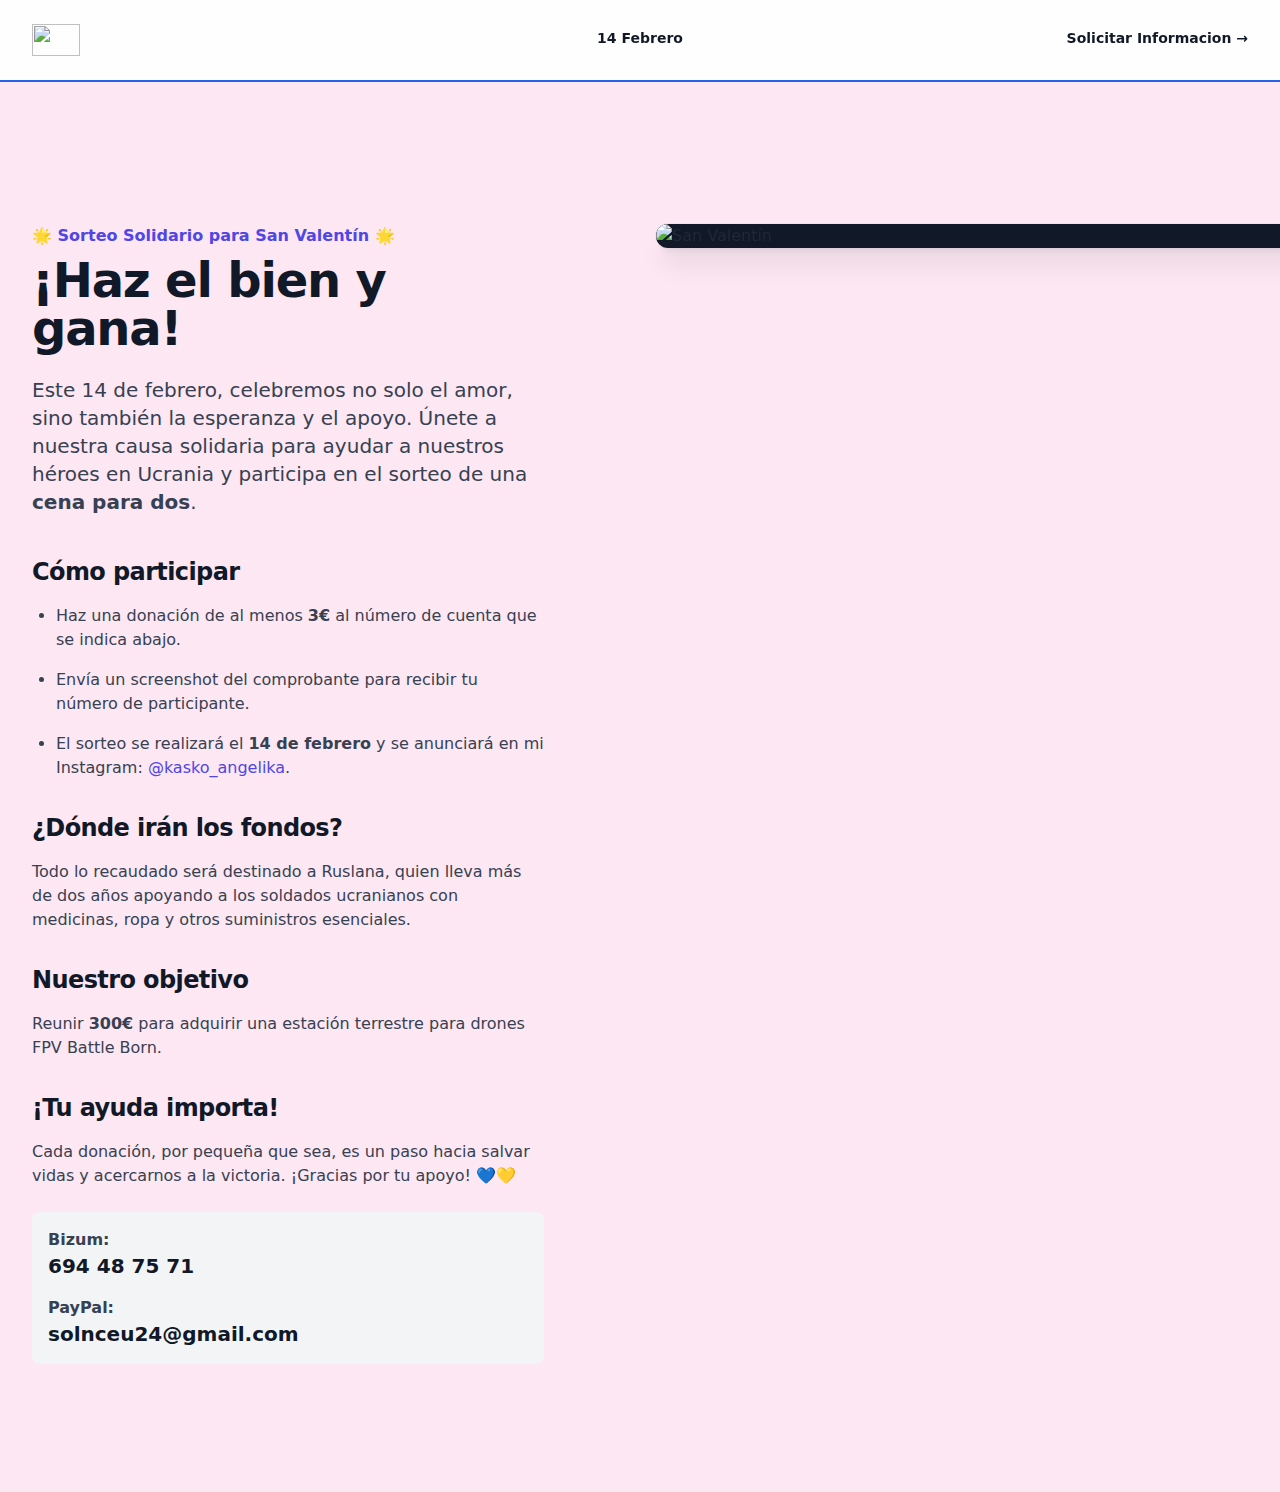
==== 14Febrery.html @ 72286a77 "Add files via upload" ====
<!doctype html>
<html>

<head>
    <meta charset="UTF-8">
    <meta name="viewport" content="width=device-width, initial-scale=1.0">
    <link href="./output.css" rel="stylesheet">
    <script src="https://cdn.tailwindcss.com"></script>
    <link href="https://cdnjs.cloudflare.com/ajax/libs/font-awesome/6.5.1/css/all.min.css" rel="stylesheet">

</head>

<body class="bg-white">
    <div class="bg-cover bg-center min-h-screen font-sans">
        <header class="absolute inset-x-0 top-0 z-50 bg-white bg-opacity-95 border-b-2 border-b-blue-600">
            <nav class="flex items-center justify-between p-6 lg:px-8" aria-label="Global">
                <div class="flex lg:flex-1">
                    <a href="index.html" class="-m-1.5 p-1.5">
                        <span class="sr-only">Your Company</span>
                        <img class="h-5 w-12 h-8"
                            src="https://upload.wikimedia.org/wikipedia/commons/d/d2/Flag_of_Ukraine.png" alt="">
                    </a>
                </div>
                <div class="flex lg:hidden">
                    <button type="button" onclick="document.getElementById('menuMobil').classList.remove('hidden');"
                        class="-m-2.5 inline-flex items-center justify-center rounded-md p-2.5 text-gray-700">
                        <span class="sr-only">Open main menu</span>
                        <svg class="h-6 w-6" fill="none" viewBox="0 0 24 24" stroke-width="1.5" stroke="currentColor"
                            aria-hidden="true">
                            <path stroke-linecap="round" stroke-linejoin="round"
                                d="M3.75 6.75h16.5M3.75 12h16.5m-16.5 5.25h16.5" />
                        </svg>
                    </button>
                </div>
                <div class="hidden lg:flex lg:gap-x-12 min-h-6">
                    <a href="14Febrery.html"
                        class="text-sm font-semibold text-gray-900 hover:border-b-2 border-blue-600">14 Febrero</a>
                </div>
                <div class="hidden lg:flex lg:flex-1 lg:justify-end min-h-6">
                    <a href="#" class="text-sm font-semibold text-gray-900 hover:border-b-2 border-blue-600">Solicitar
                        Informacion <span aria-hidden="true">&rarr;</span></a>
                </div>
            </nav>
            <!-- Mobile menu, show/hide based on menu open state. -->
            <div class="hidden" role="dialog" aria-modal="true" id="menuMobil">
                <!-- Background backdrop, show/hide based on slide-over state. -->
                <div class="fixed inset-0 z-50"></div>
                <div
                    class="fixed inset-y-0 right-0 z-50 w-full overflow-y-auto bg-white px-6 py-6 sm:max-w-sm sm:ring-1 sm:ring-gray-900/10">
                    <div class="flex items-center justify-between">
                        <a href="index.html" class="-m-1.5 p-1.5">
                            <span class="sr-only"></span>
                            <img class="h-8 w-auto"
                                src="https://upload.wikimedia.org/wikipedia/commons/d/d2/Flag_of_Ukraine.png" alt="">
                        </a>
                        <button type="button" class="-m-2.5 rounded-md p-2.5 text-gray-700"
                            onclick="document.getElementById('menuMobil').classList.add('hidden');">
                            <span class="sr-only">Close menu</span>
                            <svg class="h-6 w-6" fill="none" viewBox="0 0 24 24" stroke-width="1.5"
                                stroke="currentColor" aria-hidden="true">
                                <path stroke-linecap="round" stroke-linejoin="round" d="M6 18L18 6M6 6l12 12" />
                            </svg>
                        </button>
                    </div>
                    <div class="mt-6 flow-root">
                        <div class="-my-6 divide-y divide-gray-500/10">
                            <div class="space-y-2 py-6">
                                <a href="#"
                                    class="-mx-3 block rounded-lg px-3 py-2 text-base font-semibold leading-7 text-gray-900 hover:bg-gray-50">14 Febrero</a>
                            </div>
                        </div>
                    </div>
                </div>
            </div>
        </header>
        <div class="pt-24 bg-pink-100">
            <div class="relative isolate overflow-hidden bg-white px-6 py-24 sm:py-32 lg:overflow-visible lg:px-0">
                <div class="absolute inset-0 -z-10 overflow-hidden bg-pink-100"></div>

                <!-- Encabezado -->
                <div
                    class="mx-auto grid max-w-2xl grid-cols-1 gap-x-8 gap-y-16 lg:mx-0 lg:max-w-none lg:grid-cols-2 lg:items-start lg:gap-y-10">
                    <div
                        class="lg:col-span-2 lg:col-start-1 lg:row-start-1 lg:mx-auto lg:grid lg:w-full lg:max-w-7xl lg:grid-cols-2 lg:gap-x-8 lg:px-8">
                        <div class="lg:pr-4">
                            <div class="lg:max-w-lg">
                                <p class="text-base font-semibold text-indigo-600">🌟 Sorteo Solidario para San Valentín
                                    🌟</p>
                                <h1 class="mt-2 text-4xl font-semibold tracking-tight text-gray-900 sm:text-5xl">¡Haz el
                                    bien y gana!</h1>
                                <p class="mt-6 text-xl text-gray-700">
                                    Este 14 de febrero, celebremos no solo el amor, sino también la esperanza y el
                                    apoyo. Únete a nuestra causa solidaria para ayudar a nuestros héroes en Ucrania y
                                    participa en el sorteo de una <strong>cena para dos</strong>.
                                </p>
                            </div>
                        </div>
                    </div>

                    <!-- Imagen -->
                    <div
                        class="-ml-12 -mt-12 p-12 lg:sticky lg:top-4 lg:col-start-2 lg:row-span-2 lg:row-start-1 lg:overflow-hidden">
                        <img class="lg:w-[48rem] w-[90dvw] max-w-none rounded-xl bg-gray-900 shadow-xl ring-1 ring-gray-400/10 sm:w-[57rem]"
                            src="https://imagenes.heraldo.es/files/image_1920_1080/uploads/imagenes/2024/01/24/san-valentin-gsc1.jpeg"
                            alt="San Valentín">
                    </div>

                    <!-- Detalles del Sorteo -->
                    <div
                        class="lg:col-span-2 lg:col-start-1 lg:row-start-2 lg:mx-auto lg:grid lg:w-full lg:max-w-7xl lg:grid-cols-2 lg:gap-x-8 lg:px-8">
                        <div class="lg:pr-4">
                            <div class="max-w-xl text-base text-gray-700 lg:max-w-lg">
                                <h2 class="text-2xl font-bold tracking-tight text-gray-900">Cómo participar</h2>
                                <ul class="mt-4 space-y-4 list-disc pl-6">
                                    <li>Haz una donación de al menos <strong>3€</strong> al número de cuenta que se
                                        indica abajo.</li>
                                    <li>Envía un screenshot del comprobante para recibir tu número de participante.</li>
                                    <li>El sorteo se realizará el <strong>14 de febrero</strong> y se anunciará en mi
                                        Instagram: <a href="https://instagram.com/kasko_angelika" target="_blank"
                                            class="text-indigo-600">@kasko_angelika</a>.</li>
                                </ul>

                                <h2 class="mt-8 text-2xl font-bold tracking-tight text-gray-900">¿Dónde irán los fondos?
                                </h2>
                                <p class="mt-4">Todo lo recaudado será destinado a Ruslana, quien lleva más de dos años
                                    apoyando a los soldados ucranianos con medicinas, ropa y otros suministros
                                    esenciales.</p>

                                <h2 class="mt-8 text-2xl font-bold tracking-tight text-gray-900">Nuestro objetivo</h2>
                                <p class="mt-4">Reunir <strong>300€</strong> para adquirir una estación terrestre para
                                    drones FPV Battle Born.</p>

                                <h2 class="mt-8 text-2xl font-bold tracking-tight text-gray-900">¡Tu ayuda importa!</h2>
                                <p class="mt-4">Cada donación, por pequeña que sea, es un paso hacia salvar vidas y
                                    acercarnos a la victoria. ¡Gracias por tu apoyo! 💙💛</p>

                                <!-- Número de cuenta -->
                                <div class="mt-6 bg-gray-100 p-4 rounded-lg">
                                    <p class="font-semibold">Bizum:</p>
                                    <p class="text-xl font-bold text-gray-900">694 48 75 71</p>
                                    <p class="font-semibold mt-4">PayPal:</p>
                                    <p class="text-xl font-bold text-gray-900">solnceu24@gmail.com</p>
                                </div>
                            </div>
                        </div>
                    </div>
                </div>
            </div>
        </div>

    </div>
    </div>

    <!--
  <div class="relative max-w-3xl mx-auto overflow-hidden pb-64">

    <div id="carousel" class="flex transition-transform duration-500">
      <div class="max-h-2xl w-full flex-shrink-0">
        <img src="https://scontent-mad2-1.xx.fbcdn.net/v/t39.30808-6/321137244_679794130416095_3949566104194734731_n.jpg?_nc_cat=111&ccb=1-7&_nc_sid=833d8c&_nc_ohc=VjAqxbSDOZgQ7kNvgG7eJ32&_nc_oc=AdgOeaEQFK0tHNE-jDgSowk1Rozjx6UWqQG0G1ahQcMHtsNkcpV1XZ0ki5dDRpnmucW_BUl_ub6WFXS-797ycL9i&_nc_zt=23&_nc_ht=scontent-mad2-1.xx&_nc_gid=AHRg5_4exmOF6PMIQFCkple&oh=00_AYCNdIA_QEkf7fqP9GL3FU6d3oOLPnqtrInCzu5cHaqZkQ&oe=67871D72" alt="Slide 1" class="w-full">
      </div>
      <div class="max-h-2xl w-full flex-shrink-0">
        <img src="https://scontent-mad1-1.xx.fbcdn.net/v/t39.30808-6/375950809_1840151389756657_5765390527375302239_n.jpg?_nc_cat=102&ccb=1-7&_nc_sid=833d8c&_nc_ohc=mFL5RlnmHu8Q7kNvgFbUGmw&_nc_oc=AdgdTkjpUb368ViM005WkElRFBgi7ivOPogq_k1XiSEpjl5PiXi3sVE1Gt6ifVuzGWkEnOTQZ6LhhBhZ26L3_roq&_nc_zt=23&_nc_ht=scontent-mad1-1.xx&_nc_gid=A4QV9-0YnTb9_czOYmLnXkV&oh=00_AYDCyl31qPC1lvDnQejdycBBl4kWm1NRofW4iANqbCVtog&oe=678720F5" alt="Slide 2" class="w-full">
      </div>
      <div class="max-h-2xl w-full flex-shrink-0">
        <img src="https://scontent-mad1-1.xx.fbcdn.net/v/t39.30808-6/325608784_550529347111866_7603254884123057804_n.jpg?_nc_cat=107&ccb=1-7&_nc_sid=833d8c&_nc_ohc=FVFv3f944boQ7kNvgEPAL2M&_nc_oc=Adgmz4MeSl04buzOqZcL2-fvX-2gUb-pwYioODHpU5mc_W8DxVWYi3F5mElkfNCB3roJy6xcX_bDLA1ej4NDc38o&_nc_zt=23&_nc_ht=scontent-mad1-1.xx&_nc_gid=AYW6vMtOFnOUxISUI5V6Fva&oh=00_AYCP-Az66ql5vC3FqqoA_3ElbKNGBbDwoYlEvERiLxONZQ&oe=6786FE90" alt="Slide 3" class="w-full">
      </div>
    </div>
    <button id="prev" class="absolute top-1/2 left-0 -translate-y-1/2 bg-gray-800 text-white px-4 py-2 rounded-l-md hover:bg-gray-600">❮</button>
    <button id="next" class="absolute top-1/2 right-0 -translate-y-1/2 bg-gray-800 text-white px-4 py-2 rounded-r-md hover:bg-gray-600">❯</button>
  </div>
-->

    <script>
        const carousel = document.getElementById('carousel');
        const slides = carousel.children;
        const totalSlides = slides.length;

        let currentSlide = 0;

        document.getElementById('next').addEventListener('click', () => {
            currentSlide = (currentSlide + 1) % totalSlides;
            carousel.style.transform = `translateX(-${currentSlide * 100}%)`;
        });

        document.getElementById('prev').addEventListener('click', () => {
            currentSlide = (currentSlide - 1 + totalSlides) % totalSlides;
            carousel.style.transform = `translateX(-${currentSlide * 100}%)`;
        });
    </script>

</body>

</html>
---- output.css ----
*, ::before, ::after {
  --tw-border-spacing-x: 0;
  --tw-border-spacing-y: 0;
  --tw-translate-x: 0;
  --tw-translate-y: 0;
  --tw-rotate: 0;
  --tw-skew-x: 0;
  --tw-skew-y: 0;
  --tw-scale-x: 1;
  --tw-scale-y: 1;
  --tw-pan-x:  ;
  --tw-pan-y:  ;
  --tw-pinch-zoom:  ;
  --tw-scroll-snap-strictness: proximity;
  --tw-gradient-from-position:  ;
  --tw-gradient-via-position:  ;
  --tw-gradient-to-position:  ;
  --tw-ordinal:  ;
  --tw-slashed-zero:  ;
  --tw-numeric-figure:  ;
  --tw-numeric-spacing:  ;
  --tw-numeric-fraction:  ;
  --tw-ring-inset:  ;
  --tw-ring-offset-width: 0px;
  --tw-ring-offset-color: #fff;
  --tw-ring-color: rgb(59 130 246 / 0.5);
  --tw-ring-offset-shadow: 0 0 #0000;
  --tw-ring-shadow: 0 0 #0000;
  --tw-shadow: 0 0 #0000;
  --tw-shadow-colored: 0 0 #0000;
  --tw-blur:  ;
  --tw-brightness:  ;
  --tw-contrast:  ;
  --tw-grayscale:  ;
  --tw-hue-rotate:  ;
  --tw-invert:  ;
  --tw-saturate:  ;
  --tw-sepia:  ;
  --tw-drop-shadow:  ;
  --tw-backdrop-blur:  ;
  --tw-backdrop-brightness:  ;
  --tw-backdrop-contrast:  ;
  --tw-backdrop-grayscale:  ;
  --tw-backdrop-hue-rotate:  ;
  --tw-backdrop-invert:  ;
  --tw-backdrop-opacity:  ;
  --tw-backdrop-saturate:  ;
  --tw-backdrop-sepia:  ;
  --tw-contain-size:  ;
  --tw-contain-layout:  ;
  --tw-contain-paint:  ;
  --tw-contain-style:  ;
}

::backdrop {
  --tw-border-spacing-x: 0;
  --tw-border-spacing-y: 0;
  --tw-translate-x: 0;
  --tw-translate-y: 0;
  --tw-rotate: 0;
  --tw-skew-x: 0;
  --tw-skew-y: 0;
  --tw-scale-x: 1;
  --tw-scale-y: 1;
  --tw-pan-x:  ;
  --tw-pan-y:  ;
  --tw-pinch-zoom:  ;
  --tw-scroll-snap-strictness: proximity;
  --tw-gradient-from-position:  ;
  --tw-gradient-via-position:  ;
  --tw-gradient-to-position:  ;
  --tw-ordinal:  ;
  --tw-slashed-zero:  ;
  --tw-numeric-figure:  ;
  --tw-numeric-spacing:  ;
  --tw-numeric-fraction:  ;
  --tw-ring-inset:  ;
  --tw-ring-offset-width: 0px;
  --tw-ring-offset-color: #fff;
  --tw-ring-color: rgb(59 130 246 / 0.5);
  --tw-ring-offset-shadow: 0 0 #0000;
  --tw-ring-shadow: 0 0 #0000;
  --tw-shadow: 0 0 #0000;
  --tw-shadow-colored: 0 0 #0000;
  --tw-blur:  ;
  --tw-brightness:  ;
  --tw-contrast:  ;
  --tw-grayscale:  ;
  --tw-hue-rotate:  ;
  --tw-invert:  ;
  --tw-saturate:  ;
  --tw-sepia:  ;
  --tw-drop-shadow:  ;
  --tw-backdrop-blur:  ;
  --tw-backdrop-brightness:  ;
  --tw-backdrop-contrast:  ;
  --tw-backdrop-grayscale:  ;
  --tw-backdrop-hue-rotate:  ;
  --tw-backdrop-invert:  ;
  --tw-backdrop-opacity:  ;
  --tw-backdrop-saturate:  ;
  --tw-backdrop-sepia:  ;
  --tw-contain-size:  ;
  --tw-contain-layout:  ;
  --tw-contain-paint:  ;
  --tw-contain-style:  ;
}

/*
! tailwindcss v3.4.17 | MIT License | https://tailwindcss.com
*/

/*
1. Prevent padding and border from affecting element width. (https://github.com/mozdevs/cssremedy/issues/4)
2. Allow adding a border to an element by just adding a border-width. (https://github.com/tailwindcss/tailwindcss/pull/116)
*/

*,
::before,
::after {
  box-sizing: border-box;
  /* 1 */
  border-width: 0;
  /* 2 */
  border-style: solid;
  /* 2 */
  border-color: #e5e7eb;
  /* 2 */
}

::before,
::after {
  --tw-content: '';
}

/*
1. Use a consistent sensible line-height in all browsers.
2. Prevent adjustments of font size after orientation changes in iOS.
3. Use a more readable tab size.
4. Use the user's configured `sans` font-family by default.
5. Use the user's configured `sans` font-feature-settings by default.
6. Use the user's configured `sans` font-variation-settings by default.
7. Disable tap highlights on iOS
*/

html,
:host {
  line-height: 1.5;
  /* 1 */
  -webkit-text-size-adjust: 100%;
  /* 2 */
  -moz-tab-size: 4;
  /* 3 */
  -o-tab-size: 4;
     tab-size: 4;
  /* 3 */
  font-family: ui-sans-serif, system-ui, sans-serif, "Apple Color Emoji", "Segoe UI Emoji", "Segoe UI Symbol", "Noto Color Emoji";
  /* 4 */
  font-feature-settings: normal;
  /* 5 */
  font-variation-settings: normal;
  /* 6 */
  -webkit-tap-highlight-color: transparent;
  /* 7 */
}

/*
1. Remove the margin in all browsers.
2. Inherit line-height from `html` so users can set them as a class directly on the `html` element.
*/

body {
  margin: 0;
  /* 1 */
  line-height: inherit;
  /* 2 */
}

/*
1. Add the correct height in Firefox.
2. Correct the inheritance of border color in Firefox. (https://bugzilla.mozilla.org/show_bug.cgi?id=190655)
3. Ensure horizontal rules are visible by default.
*/

hr {
  height: 0;
  /* 1 */
  color: inherit;
  /* 2 */
  border-top-width: 1px;
  /* 3 */
}

/*
Add the correct text decoration in Chrome, Edge, and Safari.
*/

abbr:where([title]) {
  -webkit-text-decoration: underline dotted;
          text-decoration: underline dotted;
}

/*
Remove the default font size and weight for headings.
*/

h1,
h2,
h3,
h4,
h5,
h6 {
  font-size: inherit;
  font-weight: inherit;
}

/*
Reset links to optimize for opt-in styling instead of opt-out.
*/

a {
  color: inherit;
  text-decoration: inherit;
}

/*
Add the correct font weight in Edge and Safari.
*/

b,
strong {
  font-weight: bolder;
}

/*
1. Use the user's configured `mono` font-family by default.
2. Use the user's configured `mono` font-feature-settings by default.
3. Use the user's configured `mono` font-variation-settings by default.
4. Correct the odd `em` font sizing in all browsers.
*/

code,
kbd,
samp,
pre {
  font-family: ui-monospace, SFMono-Regular, Menlo, Monaco, Consolas, "Liberation Mono", "Courier New", monospace;
  /* 1 */
  font-feature-settings: normal;
  /* 2 */
  font-variation-settings: normal;
  /* 3 */
  font-size: 1em;
  /* 4 */
}

/*
Add the correct font size in all browsers.
*/

small {
  font-size: 80%;
}

/*
Prevent `sub` and `sup` elements from affecting the line height in all browsers.
*/

sub,
sup {
  font-size: 75%;
  line-height: 0;
  position: relative;
  vertical-align: baseline;
}

sub {
  bottom: -0.25em;
}

sup {
  top: -0.5em;
}

/*
1. Remove text indentation from table contents in Chrome and Safari. (https://bugs.chromium.org/p/chromium/issues/detail?id=999088, https://bugs.webkit.org/show_bug.cgi?id=201297)
2. Correct table border color inheritance in all Chrome and Safari. (https://bugs.chromium.org/p/chromium/issues/detail?id=935729, https://bugs.webkit.org/show_bug.cgi?id=195016)
3. Remove gaps between table borders by default.
*/

table {
  text-indent: 0;
  /* 1 */
  border-color: inherit;
  /* 2 */
  border-collapse: collapse;
  /* 3 */
}

/*
1. Change the font styles in all browsers.
2. Remove the margin in Firefox and Safari.
3. Remove default padding in all browsers.
*/

button,
input,
optgroup,
select,
textarea {
  font-family: inherit;
  /* 1 */
  font-feature-settings: inherit;
  /* 1 */
  font-variation-settings: inherit;
  /* 1 */
  font-size: 100%;
  /* 1 */
  font-weight: inherit;
  /* 1 */
  line-height: inherit;
  /* 1 */
  letter-spacing: inherit;
  /* 1 */
  color: inherit;
  /* 1 */
  margin: 0;
  /* 2 */
  padding: 0;
  /* 3 */
}

/*
Remove the inheritance of text transform in Edge and Firefox.
*/

button,
select {
  text-transform: none;
}

/*
1. Correct the inability to style clickable types in iOS and Safari.
2. Remove default button styles.
*/

button,
input:where([type='button']),
input:where([type='reset']),
input:where([type='submit']) {
  -webkit-appearance: button;
  /* 1 */
  background-color: transparent;
  /* 2 */
  background-image: none;
  /* 2 */
}

/*
Use the modern Firefox focus style for all focusable elements.
*/

:-moz-focusring {
  outline: auto;
}

/*
Remove the additional `:invalid` styles in Firefox. (https://github.com/mozilla/gecko-dev/blob/2f9eacd9d3d995c937b4251a5557d95d494c9be1/layout/style/res/forms.css#L728-L737)
*/

:-moz-ui-invalid {
  box-shadow: none;
}

/*
Add the correct vertical alignment in Chrome and Firefox.
*/

progress {
  vertical-align: baseline;
}

/*
Correct the cursor style of increment and decrement buttons in Safari.
*/

::-webkit-inner-spin-button,
::-webkit-outer-spin-button {
  height: auto;
}

/*
1. Correct the odd appearance in Chrome and Safari.
2. Correct the outline style in Safari.
*/

[type='search'] {
  -webkit-appearance: textfield;
  /* 1 */
  outline-offset: -2px;
  /* 2 */
}

/*
Remove the inner padding in Chrome and Safari on macOS.
*/

::-webkit-search-decoration {
  -webkit-appearance: none;
}

/*
1. Correct the inability to style clickable types in iOS and Safari.
2. Change font properties to `inherit` in Safari.
*/

::-webkit-file-upload-button {
  -webkit-appearance: button;
  /* 1 */
  font: inherit;
  /* 2 */
}

/*
Add the correct display in Chrome and Safari.
*/

summary {
  display: list-item;
}

/*
Removes the default spacing and border for appropriate elements.
*/

blockquote,
dl,
dd,
h1,
h2,
h3,
h4,
h5,
h6,
hr,
figure,
p,
pre {
  margin: 0;
}

fieldset {
  margin: 0;
  padding: 0;
}

legend {
  padding: 0;
}

ol,
ul,
menu {
  list-style: none;
  margin: 0;
  padding: 0;
}

/*
Reset default styling for dialogs.
*/

dialog {
  padding: 0;
}

/*
Prevent resizing textareas horizontally by default.
*/

textarea {
  resize: vertical;
}

/*
1. Reset the default placeholder opacity in Firefox. (https://github.com/tailwindlabs/tailwindcss/issues/3300)
2. Set the default placeholder color to the user's configured gray 400 color.
*/

input::-moz-placeholder, textarea::-moz-placeholder {
  opacity: 1;
  /* 1 */
  color: #9ca3af;
  /* 2 */
}

input::placeholder,
textarea::placeholder {
  opacity: 1;
  /* 1 */
  color: #9ca3af;
  /* 2 */
}

/*
Set the default cursor for buttons.
*/

button,
[role="button"] {
  cursor: pointer;
}

/*
Make sure disabled buttons don't get the pointer cursor.
*/

:disabled {
  cursor: default;
}

/*
1. Make replaced elements `display: block` by default. (https://github.com/mozdevs/cssremedy/issues/14)
2. Add `vertical-align: middle` to align replaced elements more sensibly by default. (https://github.com/jensimmons/cssremedy/issues/14#issuecomment-634934210)
   This can trigger a poorly considered lint error in some tools but is included by design.
*/

img,
svg,
video,
canvas,
audio,
iframe,
embed,
object {
  display: block;
  /* 1 */
  vertical-align: middle;
  /* 2 */
}

/*
Constrain images and videos to the parent width and preserve their intrinsic aspect ratio. (https://github.com/mozdevs/cssremedy/issues/14)
*/

img,
video {
  max-width: 100%;
  height: auto;
}

/* Make elements with the HTML hidden attribute stay hidden by default */

[hidden]:where(:not([hidden="until-found"])) {
  display: none;
}

:root,
[data-theme] {
  background-color: var(--fallback-b1,oklch(var(--b1)/1));
  color: var(--fallback-bc,oklch(var(--bc)/1));
}

@supports not (color: oklch(0% 0 0)) {
  :root {
    color-scheme: light;
    --fallback-p: #491eff;
    --fallback-pc: #d4dbff;
    --fallback-s: #ff41c7;
    --fallback-sc: #fff9fc;
    --fallback-a: #00cfbd;
    --fallback-ac: #00100d;
    --fallback-n: #2b3440;
    --fallback-nc: #d7dde4;
    --fallback-b1: #ffffff;
    --fallback-b2: #e5e6e6;
    --fallback-b3: #e5e6e6;
    --fallback-bc: #1f2937;
    --fallback-in: #00b3f0;
    --fallback-inc: #000000;
    --fallback-su: #00ca92;
    --fallback-suc: #000000;
    --fallback-wa: #ffc22d;
    --fallback-wac: #000000;
    --fallback-er: #ff6f70;
    --fallback-erc: #000000;
  }

  @media (prefers-color-scheme: dark) {
    :root {
      color-scheme: dark;
      --fallback-p: #7582ff;
      --fallback-pc: #050617;
      --fallback-s: #ff71cf;
      --fallback-sc: #190211;
      --fallback-a: #00c7b5;
      --fallback-ac: #000e0c;
      --fallback-n: #2a323c;
      --fallback-nc: #a6adbb;
      --fallback-b1: #1d232a;
      --fallback-b2: #191e24;
      --fallback-b3: #15191e;
      --fallback-bc: #a6adbb;
      --fallback-in: #00b3f0;
      --fallback-inc: #000000;
      --fallback-su: #00ca92;
      --fallback-suc: #000000;
      --fallback-wa: #ffc22d;
      --fallback-wac: #000000;
      --fallback-er: #ff6f70;
      --fallback-erc: #000000;
    }
  }
}

html {
  -webkit-tap-highlight-color: transparent;
}

* {
  scrollbar-color: color-mix(in oklch, currentColor 35%, transparent) transparent;
}

*:hover {
  scrollbar-color: color-mix(in oklch, currentColor 60%, transparent) transparent;
}

:root {
  color-scheme: light;
  --in: 72.06% 0.191 231.6;
  --su: 64.8% 0.150 160;
  --wa: 84.71% 0.199 83.87;
  --er: 71.76% 0.221 22.18;
  --pc: 89.824% 0.06192 275.75;
  --ac: 15.352% 0.0368 183.61;
  --inc: 0% 0 0;
  --suc: 0% 0 0;
  --wac: 0% 0 0;
  --erc: 0% 0 0;
  --rounded-box: 1rem;
  --rounded-btn: 0.5rem;
  --rounded-badge: 1.9rem;
  --animation-btn: 0.25s;
  --animation-input: .2s;
  --btn-focus-scale: 0.95;
  --border-btn: 1px;
  --tab-border: 1px;
  --tab-radius: 0.5rem;
  --p: 49.12% 0.3096 275.75;
  --s: 69.71% 0.329 342.55;
  --sc: 98.71% 0.0106 342.55;
  --a: 76.76% 0.184 183.61;
  --n: 32.1785% 0.02476 255.701624;
  --nc: 89.4994% 0.011585 252.096176;
  --b1: 100% 0 0;
  --b2: 96.1151% 0 0;
  --b3: 92.4169% 0.00108 197.137559;
  --bc: 27.8078% 0.029596 256.847952;
}

@media (prefers-color-scheme: dark) {
  :root {
    color-scheme: dark;
    --in: 72.06% 0.191 231.6;
    --su: 64.8% 0.150 160;
    --wa: 84.71% 0.199 83.87;
    --er: 71.76% 0.221 22.18;
    --pc: 13.138% 0.0392 275.75;
    --sc: 14.96% 0.052 342.55;
    --ac: 14.902% 0.0334 183.61;
    --inc: 0% 0 0;
    --suc: 0% 0 0;
    --wac: 0% 0 0;
    --erc: 0% 0 0;
    --rounded-box: 1rem;
    --rounded-btn: 0.5rem;
    --rounded-badge: 1.9rem;
    --animation-btn: 0.25s;
    --animation-input: .2s;
    --btn-focus-scale: 0.95;
    --border-btn: 1px;
    --tab-border: 1px;
    --tab-radius: 0.5rem;
    --p: 65.69% 0.196 275.75;
    --s: 74.8% 0.26 342.55;
    --a: 74.51% 0.167 183.61;
    --n: 31.3815% 0.021108 254.139175;
    --nc: 74.6477% 0.0216 264.435964;
    --b1: 25.3267% 0.015896 252.417568;
    --b2: 23.2607% 0.013807 253.100675;
    --b3: 21.1484% 0.01165 254.087939;
    --bc: 74.6477% 0.0216 264.435964;
  }
}

[data-theme=light] {
  color-scheme: light;
  --in: 72.06% 0.191 231.6;
  --su: 64.8% 0.150 160;
  --wa: 84.71% 0.199 83.87;
  --er: 71.76% 0.221 22.18;
  --pc: 89.824% 0.06192 275.75;
  --ac: 15.352% 0.0368 183.61;
  --inc: 0% 0 0;
  --suc: 0% 0 0;
  --wac: 0% 0 0;
  --erc: 0% 0 0;
  --rounded-box: 1rem;
  --rounded-btn: 0.5rem;
  --rounded-badge: 1.9rem;
  --animation-btn: 0.25s;
  --animation-input: .2s;
  --btn-focus-scale: 0.95;
  --border-btn: 1px;
  --tab-border: 1px;
  --tab-radius: 0.5rem;
  --p: 49.12% 0.3096 275.75;
  --s: 69.71% 0.329 342.55;
  --sc: 98.71% 0.0106 342.55;
  --a: 76.76% 0.184 183.61;
  --n: 32.1785% 0.02476 255.701624;
  --nc: 89.4994% 0.011585 252.096176;
  --b1: 100% 0 0;
  --b2: 96.1151% 0 0;
  --b3: 92.4169% 0.00108 197.137559;
  --bc: 27.8078% 0.029596 256.847952;
}

[data-theme=dark] {
  color-scheme: dark;
  --in: 72.06% 0.191 231.6;
  --su: 64.8% 0.150 160;
  --wa: 84.71% 0.199 83.87;
  --er: 71.76% 0.221 22.18;
  --pc: 13.138% 0.0392 275.75;
  --sc: 14.96% 0.052 342.55;
  --ac: 14.902% 0.0334 183.61;
  --inc: 0% 0 0;
  --suc: 0% 0 0;
  --wac: 0% 0 0;
  --erc: 0% 0 0;
  --rounded-box: 1rem;
  --rounded-btn: 0.5rem;
  --rounded-badge: 1.9rem;
  --animation-btn: 0.25s;
  --animation-input: .2s;
  --btn-focus-scale: 0.95;
  --border-btn: 1px;
  --tab-border: 1px;
  --tab-radius: 0.5rem;
  --p: 65.69% 0.196 275.75;
  --s: 74.8% 0.26 342.55;
  --a: 74.51% 0.167 183.61;
  --n: 31.3815% 0.021108 254.139175;
  --nc: 74.6477% 0.0216 264.435964;
  --b1: 25.3267% 0.015896 252.417568;
  --b2: 23.2607% 0.013807 253.100675;
  --b3: 21.1484% 0.01165 254.087939;
  --bc: 74.6477% 0.0216 264.435964;
}

@media (hover:hover) {
  .link-hover:hover {
    text-decoration-line: underline;
  }

  .menu li > *:not(ul, .menu-title, details, .btn):active,
.menu li > *:not(ul, .menu-title, details, .btn).active,
.menu li > details > summary:active {
    --tw-bg-opacity: 1;
    background-color: var(--fallback-n,oklch(var(--n)/var(--tw-bg-opacity)));
    --tw-text-opacity: 1;
    color: var(--fallback-nc,oklch(var(--nc)/var(--tw-text-opacity)));
  }
}

.btn {
  display: inline-flex;
  height: 3rem;
  min-height: 3rem;
  flex-shrink: 0;
  cursor: pointer;
  -webkit-user-select: none;
     -moz-user-select: none;
          user-select: none;
  flex-wrap: wrap;
  align-items: center;
  justify-content: center;
  border-radius: var(--rounded-btn, 0.5rem);
  border-color: transparent;
  border-color: oklch(var(--btn-color, var(--b2)) / var(--tw-border-opacity));
  padding-left: 1rem;
  padding-right: 1rem;
  text-align: center;
  font-size: 0.875rem;
  line-height: 1em;
  gap: 0.5rem;
  font-weight: 600;
  text-decoration-line: none;
  transition-duration: 200ms;
  transition-timing-function: cubic-bezier(0, 0, 0.2, 1);
  border-width: var(--border-btn, 1px);
  transition-property: color, background-color, border-color, opacity, box-shadow, transform;
  --tw-text-opacity: 1;
  color: var(--fallback-bc,oklch(var(--bc)/var(--tw-text-opacity)));
  --tw-shadow: 0 1px 2px 0 rgb(0 0 0 / 0.05);
  --tw-shadow-colored: 0 1px 2px 0 var(--tw-shadow-color);
  box-shadow: var(--tw-ring-offset-shadow, 0 0 #0000), var(--tw-ring-shadow, 0 0 #0000), var(--tw-shadow);
  outline-color: var(--fallback-bc,oklch(var(--bc)/1));
  background-color: oklch(var(--btn-color, var(--b2)) / var(--tw-bg-opacity));
  --tw-bg-opacity: 1;
  --tw-border-opacity: 1;
}

.btn-disabled,
  .btn[disabled],
  .btn:disabled {
  pointer-events: none;
}

:where(.btn:is(input[type="checkbox"])),
:where(.btn:is(input[type="radio"])) {
  width: auto;
  -webkit-appearance: none;
     -moz-appearance: none;
          appearance: none;
}

.btn:is(input[type="checkbox"]):after,
.btn:is(input[type="radio"]):after {
  --tw-content: attr(aria-label);
  content: var(--tw-content);
}

.card {
  position: relative;
  display: flex;
  flex-direction: column;
  border-radius: var(--rounded-box, 1rem);
}

.card:focus {
  outline: 2px solid transparent;
  outline-offset: 2px;
}

.card-body {
  display: flex;
  flex: 1 1 auto;
  flex-direction: column;
  padding: var(--padding-card, 2rem);
  gap: 0.5rem;
}

.card-body :where(p) {
  flex-grow: 1;
}

.card-actions {
  display: flex;
  flex-wrap: wrap;
  align-items: flex-start;
  gap: 0.5rem;
}

.card figure {
  display: flex;
  align-items: center;
  justify-content: center;
}

.card.image-full {
  display: grid;
}

.card.image-full:before {
  position: relative;
  content: "";
  z-index: 10;
  border-radius: var(--rounded-box, 1rem);
  --tw-bg-opacity: 1;
  background-color: var(--fallback-n,oklch(var(--n)/var(--tw-bg-opacity)));
  opacity: 0.75;
}

.card.image-full:before,
    .card.image-full > * {
  grid-column-start: 1;
  grid-row-start: 1;
}

.card.image-full > figure img {
  height: 100%;
  -o-object-fit: cover;
     object-fit: cover;
}

.card.image-full > .card-body {
  position: relative;
  z-index: 20;
  --tw-text-opacity: 1;
  color: var(--fallback-nc,oklch(var(--nc)/var(--tw-text-opacity)));
}

.carousel {
  display: inline-flex;
  overflow-x: scroll;
  scroll-snap-type: x mandatory;
  scroll-behavior: smooth;
  -ms-overflow-style: none;
  scrollbar-width: none;
}

@media (hover: hover) {
  .btn:hover {
    --tw-border-opacity: 1;
    border-color: var(--fallback-b3,oklch(var(--b3)/var(--tw-border-opacity)));
    --tw-bg-opacity: 1;
    background-color: var(--fallback-b3,oklch(var(--b3)/var(--tw-bg-opacity)));
  }

  @supports (color: color-mix(in oklab, black, black)) {
    .btn:hover {
      background-color: color-mix(
            in oklab,
            oklch(var(--btn-color, var(--b2)) / var(--tw-bg-opacity, 1)) 90%,
            black
          );
      border-color: color-mix(
            in oklab,
            oklch(var(--btn-color, var(--b2)) / var(--tw-border-opacity, 1)) 90%,
            black
          );
    }
  }

  @supports not (color: oklch(0% 0 0)) {
    .btn:hover {
      background-color: var(--btn-color, var(--fallback-b2));
      border-color: var(--btn-color, var(--fallback-b2));
    }
  }

  .btn.glass:hover {
    --glass-opacity: 25%;
    --glass-border-opacity: 15%;
  }

  .btn-disabled:hover,
    .btn[disabled]:hover,
    .btn:disabled:hover {
    --tw-border-opacity: 0;
    background-color: var(--fallback-n,oklch(var(--n)/var(--tw-bg-opacity)));
    --tw-bg-opacity: 0.2;
    color: var(--fallback-bc,oklch(var(--bc)/var(--tw-text-opacity)));
    --tw-text-opacity: 0.2;
  }

  @supports (color: color-mix(in oklab, black, black)) {
    .btn:is(input[type="checkbox"]:checked):hover, .btn:is(input[type="radio"]:checked):hover {
      background-color: color-mix(in oklab, var(--fallback-p,oklch(var(--p)/1)) 90%, black);
      border-color: color-mix(in oklab, var(--fallback-p,oklch(var(--p)/1)) 90%, black);
    }
  }

  :where(.menu li:not(.menu-title, .disabled) > *:not(ul, details, .menu-title)):not(.active, .btn):hover, :where(.menu li:not(.menu-title, .disabled) > details > summary:not(.menu-title)):not(.active, .btn):hover {
    cursor: pointer;
    outline: 2px solid transparent;
    outline-offset: 2px;
  }

  @supports (color: oklch(0% 0 0)) {
    :where(.menu li:not(.menu-title, .disabled) > *:not(ul, details, .menu-title)):not(.active, .btn):hover, :where(.menu li:not(.menu-title, .disabled) > details > summary:not(.menu-title)):not(.active, .btn):hover {
      background-color: var(--fallback-bc,oklch(var(--bc)/0.1));
    }
  }
}

.footer {
  display: grid;
  width: 100%;
  grid-auto-flow: row;
  place-items: start;
  -moz-column-gap: 1rem;
       column-gap: 1rem;
  row-gap: 2.5rem;
  font-size: 0.875rem;
  line-height: 1.25rem;
}

.footer > * {
  display: grid;
  place-items: start;
  gap: 0.5rem;
}

@media (min-width: 48rem) {
  .footer {
    grid-auto-flow: column;
  }

  .footer-center {
    grid-auto-flow: row dense;
  }
}

.link {
  cursor: pointer;
  text-decoration-line: underline;
}

.link-hover {
  text-decoration-line: none;
}

.menu {
  display: flex;
  flex-direction: column;
  flex-wrap: wrap;
  font-size: 0.875rem;
  line-height: 1.25rem;
  padding: 0.5rem;
}

.menu :where(li ul) {
  position: relative;
  white-space: nowrap;
  margin-inline-start: 1rem;
  padding-inline-start: 0.5rem;
}

.menu :where(li:not(.menu-title) > *:not(ul, details, .menu-title, .btn)), .menu :where(li:not(.menu-title) > details > summary:not(.menu-title)) {
  display: grid;
  grid-auto-flow: column;
  align-content: flex-start;
  align-items: center;
  gap: 0.5rem;
  grid-auto-columns: minmax(auto, max-content) auto max-content;
  -webkit-user-select: none;
     -moz-user-select: none;
          user-select: none;
}

.menu li.disabled {
  cursor: not-allowed;
  -webkit-user-select: none;
     -moz-user-select: none;
          user-select: none;
  color: var(--fallback-bc,oklch(var(--bc)/0.3));
}

.menu :where(li > .menu-dropdown:not(.menu-dropdown-show)) {
  display: none;
}

:where(.menu li) {
  position: relative;
  display: flex;
  flex-shrink: 0;
  flex-direction: column;
  flex-wrap: wrap;
  align-items: stretch;
}

:where(.menu li) .badge {
  justify-self: end;
}

.modal {
  pointer-events: none;
  position: fixed;
  inset: 0px;
  margin: 0px;
  display: grid;
  height: 100%;
  max-height: none;
  width: 100%;
  max-width: none;
  justify-items: center;
  padding: 0px;
  opacity: 0;
  overscroll-behavior: contain;
  z-index: 999;
  background-color: transparent;
  color: inherit;
  transition-duration: 200ms;
  transition-timing-function: cubic-bezier(0, 0, 0.2, 1);
  transition-property: transform, opacity, visibility;
  overflow-y: hidden;
}

:where(.modal) {
  align-items: center;
}

.modal-open,
.modal:target,
.modal-toggle:checked + .modal,
.modal[open] {
  pointer-events: auto;
  visibility: visible;
  opacity: 1;
}

:root:has(:is(.modal-open, .modal:target, .modal-toggle:checked + .modal, .modal[open])) {
  overflow: hidden;
  scrollbar-gutter: stable;
}

@media (prefers-reduced-motion: no-preference) {
  .btn {
    animation: button-pop var(--animation-btn, 0.25s) ease-out;
  }
}

.btn:active:hover,
  .btn:active:focus {
  animation: button-pop 0s ease-out;
  transform: scale(var(--btn-focus-scale, 0.97));
}

@supports not (color: oklch(0% 0 0)) {
  .btn {
    background-color: var(--btn-color, var(--fallback-b2));
    border-color: var(--btn-color, var(--fallback-b2));
  }
}

.btn:focus-visible {
  outline-style: solid;
  outline-width: 2px;
  outline-offset: 2px;
}

.btn.glass {
  --tw-shadow: 0 0 #0000;
  --tw-shadow-colored: 0 0 #0000;
  box-shadow: var(--tw-ring-offset-shadow, 0 0 #0000), var(--tw-ring-shadow, 0 0 #0000), var(--tw-shadow);
  outline-color: currentColor;
}

.btn.glass.btn-active {
  --glass-opacity: 25%;
  --glass-border-opacity: 15%;
}

.btn.btn-disabled,
  .btn[disabled],
  .btn:disabled {
  --tw-border-opacity: 0;
  background-color: var(--fallback-n,oklch(var(--n)/var(--tw-bg-opacity)));
  --tw-bg-opacity: 0.2;
  color: var(--fallback-bc,oklch(var(--bc)/var(--tw-text-opacity)));
  --tw-text-opacity: 0.2;
}

.btn:is(input[type="checkbox"]:checked),
.btn:is(input[type="radio"]:checked) {
  --tw-border-opacity: 1;
  border-color: var(--fallback-p,oklch(var(--p)/var(--tw-border-opacity)));
  --tw-bg-opacity: 1;
  background-color: var(--fallback-p,oklch(var(--p)/var(--tw-bg-opacity)));
  --tw-text-opacity: 1;
  color: var(--fallback-pc,oklch(var(--pc)/var(--tw-text-opacity)));
}

.btn:is(input[type="checkbox"]:checked):focus-visible, .btn:is(input[type="radio"]:checked):focus-visible {
  outline-color: var(--fallback-p,oklch(var(--p)/1));
}

@keyframes button-pop {
  0% {
    transform: scale(var(--btn-focus-scale, 0.98));
  }

  40% {
    transform: scale(1.02);
  }

  100% {
    transform: scale(1);
  }
}

.card :where(figure:first-child) {
  overflow: hidden;
  border-start-start-radius: inherit;
  border-start-end-radius: inherit;
  border-end-start-radius: unset;
  border-end-end-radius: unset;
}

.card :where(figure:last-child) {
  overflow: hidden;
  border-start-start-radius: unset;
  border-start-end-radius: unset;
  border-end-start-radius: inherit;
  border-end-end-radius: inherit;
}

.card:focus-visible {
  outline: 2px solid currentColor;
  outline-offset: 2px;
}

.card.bordered {
  border-width: 1px;
  --tw-border-opacity: 1;
  border-color: var(--fallback-b2,oklch(var(--b2)/var(--tw-border-opacity)));
}

.card.compact .card-body {
  padding: 1rem;
  font-size: 0.875rem;
  line-height: 1.25rem;
}

.card-title {
  display: flex;
  align-items: center;
  gap: 0.5rem;
  font-size: 1.25rem;
  line-height: 1.75rem;
  font-weight: 600;
}

.card.image-full :where(figure) {
  overflow: hidden;
  border-radius: inherit;
}

.carousel::-webkit-scrollbar {
  display: none;
}

@keyframes checkmark {
  0% {
    background-position-y: 5px;
  }

  50% {
    background-position-y: -2px;
  }

  100% {
    background-position-y: 0;
  }
}

.footer-title {
  margin-bottom: 0.5rem;
  font-weight: 700;
  text-transform: uppercase;
  opacity: 0.6;
}

.join > :where(*:not(:first-child)):is(.btn) {
  margin-inline-start: calc(var(--border-btn) * -1);
}

.link:focus {
  outline: 2px solid transparent;
  outline-offset: 2px;
}

.link:focus-visible {
  outline: 2px solid currentColor;
  outline-offset: 2px;
}

:where(.menu li:empty) {
  --tw-bg-opacity: 1;
  background-color: var(--fallback-bc,oklch(var(--bc)/var(--tw-bg-opacity)));
  opacity: 0.1;
  margin: 0.5rem 1rem;
  height: 1px;
}

.menu :where(li ul):before {
  position: absolute;
  bottom: 0.75rem;
  inset-inline-start: 0px;
  top: 0.75rem;
  width: 1px;
  --tw-bg-opacity: 1;
  background-color: var(--fallback-bc,oklch(var(--bc)/var(--tw-bg-opacity)));
  opacity: 0.1;
  content: "";
}

.menu :where(li:not(.menu-title) > *:not(ul, details, .menu-title, .btn)),
.menu :where(li:not(.menu-title) > details > summary:not(.menu-title)) {
  border-radius: var(--rounded-btn, 0.5rem);
  padding-left: 1rem;
  padding-right: 1rem;
  padding-top: 0.5rem;
  padding-bottom: 0.5rem;
  text-align: start;
  transition-property: color, background-color, border-color, text-decoration-color, fill, stroke, opacity, box-shadow, transform, filter, -webkit-backdrop-filter;
  transition-property: color, background-color, border-color, text-decoration-color, fill, stroke, opacity, box-shadow, transform, filter, backdrop-filter;
  transition-property: color, background-color, border-color, text-decoration-color, fill, stroke, opacity, box-shadow, transform, filter, backdrop-filter, -webkit-backdrop-filter;
  transition-timing-function: cubic-bezier(0.4, 0, 0.2, 1);
  transition-timing-function: cubic-bezier(0, 0, 0.2, 1);
  transition-duration: 200ms;
  text-wrap: balance;
}

:where(.menu li:not(.menu-title, .disabled) > *:not(ul, details, .menu-title)):not(summary, .active, .btn).focus, :where(.menu li:not(.menu-title, .disabled) > *:not(ul, details, .menu-title)):not(summary, .active, .btn):focus, :where(.menu li:not(.menu-title, .disabled) > *:not(ul, details, .menu-title)):is(summary):not(.active, .btn):focus-visible, :where(.menu li:not(.menu-title, .disabled) > details > summary:not(.menu-title)):not(summary, .active, .btn).focus, :where(.menu li:not(.menu-title, .disabled) > details > summary:not(.menu-title)):not(summary, .active, .btn):focus, :where(.menu li:not(.menu-title, .disabled) > details > summary:not(.menu-title)):is(summary):not(.active, .btn):focus-visible {
  cursor: pointer;
  background-color: var(--fallback-bc,oklch(var(--bc)/0.1));
  --tw-text-opacity: 1;
  color: var(--fallback-bc,oklch(var(--bc)/var(--tw-text-opacity)));
  outline: 2px solid transparent;
  outline-offset: 2px;
}

.menu li > *:not(ul, .menu-title, details, .btn):active,
.menu li > *:not(ul, .menu-title, details, .btn).active,
.menu li > details > summary:active {
  --tw-bg-opacity: 1;
  background-color: var(--fallback-n,oklch(var(--n)/var(--tw-bg-opacity)));
  --tw-text-opacity: 1;
  color: var(--fallback-nc,oklch(var(--nc)/var(--tw-text-opacity)));
}

.menu :where(li > details > summary)::-webkit-details-marker {
  display: none;
}

.menu :where(li > details > summary):after,
.menu :where(li > .menu-dropdown-toggle):after {
  justify-self: end;
  display: block;
  margin-top: -0.5rem;
  height: 0.5rem;
  width: 0.5rem;
  transform: rotate(45deg);
  transition-property: transform, margin-top;
  transition-duration: 0.3s;
  transition-timing-function: cubic-bezier(0.4, 0, 0.2, 1);
  content: "";
  transform-origin: 75% 75%;
  box-shadow: 2px 2px;
  pointer-events: none;
}

.menu :where(li > details[open] > summary):after,
.menu :where(li > .menu-dropdown-toggle.menu-dropdown-show):after {
  transform: rotate(225deg);
  margin-top: 0;
}

.modal:not(dialog:not(.modal-open)),
  .modal::backdrop {
  background-color: #0006;
  animation: modal-pop 0.2s ease-out;
}

.modal-open .modal-box,
.modal-toggle:checked + .modal .modal-box,
.modal:target .modal-box,
.modal[open] .modal-box {
  --tw-translate-y: 0px;
  --tw-scale-x: 1;
  --tw-scale-y: 1;
  transform: translate(var(--tw-translate-x), var(--tw-translate-y)) rotate(var(--tw-rotate)) skewX(var(--tw-skew-x)) skewY(var(--tw-skew-y)) scaleX(var(--tw-scale-x)) scaleY(var(--tw-scale-y));
}

@keyframes modal-pop {
  0% {
    opacity: 0;
  }
}

@keyframes progress-loading {
  50% {
    background-position-x: -115%;
  }
}

@keyframes radiomark {
  0% {
    box-shadow: 0 0 0 12px var(--fallback-b1,oklch(var(--b1)/1)) inset,
      0 0 0 12px var(--fallback-b1,oklch(var(--b1)/1)) inset;
  }

  50% {
    box-shadow: 0 0 0 3px var(--fallback-b1,oklch(var(--b1)/1)) inset,
      0 0 0 3px var(--fallback-b1,oklch(var(--b1)/1)) inset;
  }

  100% {
    box-shadow: 0 0 0 4px var(--fallback-b1,oklch(var(--b1)/1)) inset,
      0 0 0 4px var(--fallback-b1,oklch(var(--b1)/1)) inset;
  }
}

@keyframes rating-pop {
  0% {
    transform: translateY(-0.125em);
  }

  40% {
    transform: translateY(-0.125em);
  }

  100% {
    transform: translateY(0);
  }
}

@keyframes skeleton {
  from {
    background-position: 150%;
  }

  to {
    background-position: -50%;
  }
}

@keyframes toast-pop {
  0% {
    transform: scale(0.9);
    opacity: 0;
  }

  100% {
    transform: scale(1);
    opacity: 1;
  }
}

.avatar.online:before {
  content: "";
  position: absolute;
  z-index: 10;
  display: block;
  border-radius: 9999px;
  --tw-bg-opacity: 1;
  background-color: var(--fallback-su,oklch(var(--su)/var(--tw-bg-opacity)));
  outline-style: solid;
  outline-width: 2px;
  outline-color: var(--fallback-b1,oklch(var(--b1)/1));
  width: 15%;
  height: 15%;
  top: 7%;
  right: 7%;
}

.card-compact .card-body {
  padding: 1rem;
  font-size: 0.875rem;
  line-height: 1.25rem;
}

.card-compact .card-title {
  margin-bottom: 0.25rem;
}

.card-normal .card-body {
  padding: var(--padding-card, 2rem);
  font-size: 1rem;
  line-height: 1.5rem;
}

.card-normal .card-title {
  margin-bottom: 0.75rem;
}

.join.join-vertical > :where(*:not(:first-child)):is(.btn) {
  margin-top: calc(var(--border-btn) * -1);
}

.join.join-horizontal > :where(*:not(:first-child)):is(.btn) {
  margin-inline-start: calc(var(--border-btn) * -1);
  margin-top: 0px;
}

.sr-only {
  position: absolute;
  width: 1px;
  height: 1px;
  padding: 0;
  margin: -1px;
  overflow: hidden;
  clip: rect(0, 0, 0, 0);
  white-space: nowrap;
  border-width: 0;
}

.fixed {
  position: fixed;
}

.absolute {
  position: absolute;
}

.relative {
  position: relative;
}

.inset-0 {
  inset: 0px;
}

.inset-x-0 {
  left: 0px;
  right: 0px;
}

.inset-y-0 {
  top: 0px;
  bottom: 0px;
}

.-top-40 {
  top: -10rem;
}

.left-0 {
  left: 0px;
}

.left-1 {
  left: 0.25rem;
}

.right-0 {
  right: 0px;
}

.top-0 {
  top: 0px;
}

.top-1 {
  top: 0.25rem;
}

.top-1\/2 {
  top: 50%;
}

.top-\[calc\(100\%-13rem\)\] {
  top: calc(100% - 13rem);
}

.bottom-1 {
  bottom: 0.25rem;
}

.left-\[max\(50\%\2c 25rem\)\] {
  left: max(50%,25rem);
}

.isolate {
  isolation: isolate;
}

.-z-10 {
  z-index: -10;
}

.z-10 {
  z-index: 10;
}

.z-50 {
  z-index: 50;
}

.-m-1\.5 {
  margin: -0.375rem;
}

.-m-2\.5 {
  margin: -0.625rem;
}

.-mx-3 {
  margin-left: -0.75rem;
  margin-right: -0.75rem;
}

.-my-6 {
  margin-top: -1.5rem;
  margin-bottom: -1.5rem;
}

.mx-auto {
  margin-left: auto;
  margin-right: auto;
}

.-mr-1 {
  margin-right: -0.25rem;
}

.mt-10 {
  margin-top: 2.5rem;
}

.mt-2 {
  margin-top: 0.5rem;
}

.mt-24 {
  margin-top: 6rem;
}

.mt-6 {
  margin-top: 1.5rem;
}

.mt-\[2px\] {
  margin-top: 2px;
}

.mt-auto {
  margin-top: auto;
}

.mt-60 {
  margin-top: 15rem;
}

.mt-12 {
  margin-top: 3rem;
}

.mt-32 {
  margin-top: 8rem;
}

.-ml-12 {
  margin-left: -3rem;
}

.-mt-12 {
  margin-top: -3rem;
}

.mt-1 {
  margin-top: 0.25rem;
}

.mt-16 {
  margin-top: 4rem;
}

.mt-8 {
  margin-top: 2rem;
}

.mt-4 {
  margin-top: 1rem;
}

.mt-3 {
  margin-top: 0.75rem;
}

.block {
  display: block;
}

.inline-block {
  display: inline-block;
}

.inline {
  display: inline;
}

.flex {
  display: flex;
}

.inline-flex {
  display: inline-flex;
}

.flow-root {
  display: flow-root;
}

.grid {
  display: grid;
}

.hidden {
  display: none;
}

.size-5 {
  width: 1.25rem;
  height: 1.25rem;
}

.size-12 {
  width: 3rem;
  height: 3rem;
}

.size-6 {
  width: 1.5rem;
  height: 1.5rem;
}

.h-5 {
  height: 1.25rem;
}

.h-6 {
  height: 1.5rem;
}

.h-64 {
  height: 16rem;
}

.h-8 {
  height: 2rem;
}

.h-\[64rem\] {
  height: 64rem;
}

.min-h-6 {
  min-height: 1.5rem;
}

.min-h-\[700px\] {
  min-height: 700px;
}

.min-h-screen {
  min-height: 100vh;
}

.min-h-full {
  min-height: 100%;
}

.w-12 {
  width: 3rem;
}

.w-32 {
  width: 8rem;
}

.w-5 {
  width: 1.25rem;
}

.w-6 {
  width: 1.5rem;
}

.w-64 {
  width: 16rem;
}

.w-96 {
  width: 24rem;
}

.w-\[48rem\] {
  width: 48rem;
}

.w-auto {
  width: auto;
}

.w-full {
  width: 100%;
}

.w-min {
  width: -moz-min-content;
  width: min-content;
}

.w-\[128rem\] {
  width: 128rem;
}

.w-\[\] {
  width: ;
}

.w-\[90dvw\] {
  width: 90dvw;
}

.w-\[70dvw\] {
  width: 70dvw;
}

.w-screen {
  width: 100vw;
}

.max-w-2xl {
  max-width: 42rem;
}

.max-w-3xl {
  max-width: 48rem;
}

.max-w-5xl {
  max-width: 64rem;
}

.max-w-7xl {
  max-width: 80rem;
}

.max-w-none {
  max-width: none;
}

.max-w-xl {
  max-width: 36rem;
}

.flex-none {
  flex: none;
}

.flex-shrink-0 {
  flex-shrink: 0;
}

.shrink-0 {
  flex-shrink: 0;
}

.origin-top-right {
  transform-origin: top right;
}

.-translate-y-1\/2 {
  --tw-translate-y: -50%;
  transform: translate(var(--tw-translate-x), var(--tw-translate-y)) rotate(var(--tw-rotate)) skewX(var(--tw-skew-x)) skewY(var(--tw-skew-y)) scaleX(var(--tw-scale-x)) scaleY(var(--tw-scale-y));
}

.-translate-x-1\/2 {
  --tw-translate-x: -50%;
  transform: translate(var(--tw-translate-x), var(--tw-translate-y)) rotate(var(--tw-rotate)) skewX(var(--tw-skew-x)) skewY(var(--tw-skew-y)) scaleX(var(--tw-scale-x)) scaleY(var(--tw-scale-y));
}

.translate-y-0 {
  --tw-translate-y: 0px;
  transform: translate(var(--tw-translate-x), var(--tw-translate-y)) rotate(var(--tw-rotate)) skewX(var(--tw-skew-x)) skewY(var(--tw-skew-y)) scaleX(var(--tw-scale-x)) scaleY(var(--tw-scale-y));
}

.translate-y-4 {
  --tw-translate-y: 1rem;
  transform: translate(var(--tw-translate-x), var(--tw-translate-y)) rotate(var(--tw-rotate)) skewX(var(--tw-skew-x)) skewY(var(--tw-skew-y)) scaleX(var(--tw-scale-x)) scaleY(var(--tw-scale-y));
}

.scale-x-\[-1\] {
  --tw-scale-x: -1;
  transform: translate(var(--tw-translate-x), var(--tw-translate-y)) rotate(var(--tw-rotate)) skewX(var(--tw-skew-x)) skewY(var(--tw-skew-y)) scaleX(var(--tw-scale-x)) scaleY(var(--tw-scale-y));
}

.transform {
  transform: translate(var(--tw-translate-x), var(--tw-translate-y)) rotate(var(--tw-rotate)) skewX(var(--tw-skew-x)) skewY(var(--tw-skew-y)) scaleX(var(--tw-scale-x)) scaleY(var(--tw-scale-y));
}

.transform-gpu {
  transform: translate3d(var(--tw-translate-x), var(--tw-translate-y), 0) rotate(var(--tw-rotate)) skewX(var(--tw-skew-x)) skewY(var(--tw-skew-y)) scaleX(var(--tw-scale-x)) scaleY(var(--tw-scale-y));
}

.list-disc {
  list-style-type: disc;
}

.grid-cols-1 {
  grid-template-columns: repeat(1, minmax(0, 1fr));
}

.items-end {
  align-items: flex-end;
}

.items-center {
  align-items: center;
}

.justify-center {
  justify-content: center;
}

.justify-between {
  justify-content: space-between;
}

.gap-2 {
  gap: 0.5rem;
}

.gap-x-6 {
  -moz-column-gap: 1.5rem;
       column-gap: 1.5rem;
}

.gap-x-8 {
  -moz-column-gap: 2rem;
       column-gap: 2rem;
}

.gap-y-16 {
  row-gap: 4rem;
}

.gap-x-3 {
  -moz-column-gap: 0.75rem;
       column-gap: 0.75rem;
}

.space-y-2 > :not([hidden]) ~ :not([hidden]) {
  --tw-space-y-reverse: 0;
  margin-top: calc(0.5rem * calc(1 - var(--tw-space-y-reverse)));
  margin-bottom: calc(0.5rem * var(--tw-space-y-reverse));
}

.space-y-8 > :not([hidden]) ~ :not([hidden]) {
  --tw-space-y-reverse: 0;
  margin-top: calc(2rem * calc(1 - var(--tw-space-y-reverse)));
  margin-bottom: calc(2rem * var(--tw-space-y-reverse));
}

.space-y-4 > :not([hidden]) ~ :not([hidden]) {
  --tw-space-y-reverse: 0;
  margin-top: calc(1rem * calc(1 - var(--tw-space-y-reverse)));
  margin-bottom: calc(1rem * var(--tw-space-y-reverse));
}

.divide-y > :not([hidden]) ~ :not([hidden]) {
  --tw-divide-y-reverse: 0;
  border-top-width: calc(1px * calc(1 - var(--tw-divide-y-reverse)));
  border-bottom-width: calc(1px * var(--tw-divide-y-reverse));
}

.divide-gray-500\/10 > :not([hidden]) ~ :not([hidden]) {
  border-color: rgb(107 114 128 / 0.1);
}

.overflow-hidden {
  overflow: hidden;
}

.overflow-visible {
  overflow: visible;
}

.overflow-y-auto {
  overflow-y: auto;
}

.text-pretty {
  text-wrap: pretty;
}

.rounded-lg {
  border-radius: 0.5rem;
}

.rounded-md {
  border-radius: 0.375rem;
}

.rounded-xl {
  border-radius: 0.75rem;
}

.rounded-full {
  border-radius: 9999px;
}

.rounded-l-md {
  border-top-left-radius: 0.375rem;
  border-bottom-left-radius: 0.375rem;
}

.rounded-r-md {
  border-top-right-radius: 0.375rem;
  border-bottom-right-radius: 0.375rem;
}

.border-0 {
  border-width: 0px;
}

.border {
  border-width: 1px;
}

.border-2 {
  border-width: 2px;
}

.border-b-2 {
  border-bottom-width: 2px;
}

.border-t {
  border-top-width: 1px;
}

.border-\[\#eb8b3a\] {
  --tw-border-opacity: 1;
  border-color: rgb(235 139 58 / var(--tw-border-opacity, 1));
}

.border-blue-600 {
  --tw-border-opacity: 1;
  border-color: rgb(37 99 235 / var(--tw-border-opacity, 1));
}

.border-b-blue-600 {
  --tw-border-opacity: 1;
  border-bottom-color: rgb(37 99 235 / var(--tw-border-opacity, 1));
}

.bg-\[\#f56600\] {
  --tw-bg-opacity: 1;
  background-color: rgb(245 102 0 / var(--tw-bg-opacity, 1));
}

.bg-base-100 {
  --tw-bg-opacity: 1;
  background-color: var(--fallback-b1,oklch(var(--b1)/var(--tw-bg-opacity, 1)));
}

.bg-black {
  --tw-bg-opacity: 1;
  background-color: rgb(0 0 0 / var(--tw-bg-opacity, 1));
}

.bg-gray-800 {
  --tw-bg-opacity: 1;
  background-color: rgb(31 41 55 / var(--tw-bg-opacity, 1));
}

.bg-white {
  --tw-bg-opacity: 1;
  background-color: rgb(255 255 255 / var(--tw-bg-opacity, 1));
}

.bg-gray-900 {
  --tw-bg-opacity: 1;
  background-color: rgb(17 24 39 / var(--tw-bg-opacity, 1));
}

.bg-blue-300 {
  --tw-bg-opacity: 1;
  background-color: rgb(147 197 253 / var(--tw-bg-opacity, 1));
}

.bg-blue-100 {
  --tw-bg-opacity: 1;
  background-color: rgb(219 234 254 / var(--tw-bg-opacity, 1));
}

.bg-yellow-100 {
  --tw-bg-opacity: 1;
  background-color: rgb(254 249 195 / var(--tw-bg-opacity, 1));
}

.bg-pink-100 {
  --tw-bg-opacity: 1;
  background-color: rgb(252 231 243 / var(--tw-bg-opacity, 1));
}

.bg-pink-200 {
  --tw-bg-opacity: 1;
  background-color: rgb(251 207 232 / var(--tw-bg-opacity, 1));
}

.bg-gray-100 {
  --tw-bg-opacity: 1;
  background-color: rgb(243 244 246 / var(--tw-bg-opacity, 1));
}

.bg-gray-50 {
  --tw-bg-opacity: 1;
  background-color: rgb(249 250 251 / var(--tw-bg-opacity, 1));
}

.bg-gray-500\/75 {
  background-color: rgb(107 114 128 / 0.75);
}

.bg-red-100 {
  --tw-bg-opacity: 1;
  background-color: rgb(254 226 226 / var(--tw-bg-opacity, 1));
}

.bg-red-600 {
  --tw-bg-opacity: 1;
  background-color: rgb(220 38 38 / var(--tw-bg-opacity, 1));
}

.bg-opacity-50 {
  --tw-bg-opacity: 0.5;
}

.bg-opacity-95 {
  --tw-bg-opacity: 0.95;
}

.bg-\[url\(\'https\:\/\/masterd\.es\/web\/images\/heros\/cabecera-home\.webp\'\)\] {
  background-image: url('https://masterd.es/web/images/heros/cabecera-home.webp');
}

.bg-\[url\(\'https\:\/\/news\.harvard\.edu\/wp-content\/uploads\/2023\/02\/Army\.take3_\.jpg\'\)\] {
  background-image: url('https://news.harvard.edu/wp-content/uploads/2023/02/Army.take3_.jpg');
}

.bg-\[url\(\'https\:\/\/static\.vecteezy\.com\/system\/resources\/previews\/005\/497\/082\/non_2x\/romantic-hearts-seamless-pattern-14-february-wallpaper-valentine-s-day-backdrop-vector\.jpg\'\)\] {
  background-image: url('https://static.vecteezy.com/system/resources/previews/005/497/082/non_2x/romantic-hearts-seamless-pattern-14-february-wallpaper-valentine-s-day-backdrop-vector.jpg');
}

.bg-cover {
  background-size: cover;
}

.bg-center {
  background-position: center;
}

.fill-gray-50 {
  fill: #f9fafb;
}

.stroke-gray-200 {
  stroke: #e5e7eb;
}

.p-1\.5 {
  padding: 0.375rem;
}

.p-10 {
  padding: 2.5rem;
}

.p-2\.5 {
  padding: 0.625rem;
}

.p-6 {
  padding: 1.5rem;
}

.p-12 {
  padding: 3rem;
}

.p-4 {
  padding: 1rem;
}

.px-3 {
  padding-left: 0.75rem;
  padding-right: 0.75rem;
}

.px-3\.5 {
  padding-left: 0.875rem;
  padding-right: 0.875rem;
}

.px-4 {
  padding-left: 1rem;
  padding-right: 1rem;
}

.px-6 {
  padding-left: 1.5rem;
  padding-right: 1.5rem;
}

.py-1 {
  padding-top: 0.25rem;
  padding-bottom: 0.25rem;
}

.py-2 {
  padding-top: 0.5rem;
  padding-bottom: 0.5rem;
}

.py-2\.5 {
  padding-top: 0.625rem;
  padding-bottom: 0.625rem;
}

.py-24 {
  padding-top: 6rem;
  padding-bottom: 6rem;
}

.py-32 {
  padding-top: 8rem;
  padding-bottom: 8rem;
}

.py-6 {
  padding-top: 1.5rem;
  padding-bottom: 1.5rem;
}

.py-3 {
  padding-top: 0.75rem;
  padding-bottom: 0.75rem;
}

.pb-64 {
  padding-bottom: 16rem;
}

.pl-9 {
  padding-left: 2.25rem;
}

.pt-14 {
  padding-top: 3.5rem;
}

.pt-32 {
  padding-top: 8rem;
}

.pt-24 {
  padding-top: 6rem;
}

.pl-6 {
  padding-left: 1.5rem;
}

.pb-4 {
  padding-bottom: 1rem;
}

.pt-5 {
  padding-top: 1.25rem;
}

.text-left {
  text-align: left;
}

.text-center {
  text-align: center;
}

.align-middle {
  vertical-align: middle;
}

.font-sans {
  font-family: ui-sans-serif, system-ui, sans-serif, "Apple Color Emoji", "Segoe UI Emoji", "Segoe UI Symbol", "Noto Color Emoji";
}

.text-2xl {
  font-size: 1.5rem;
  line-height: 2rem;
}

.text-3xl {
  font-size: 1.875rem;
  line-height: 2.25rem;
}

.text-4xl {
  font-size: 2.25rem;
  line-height: 2.5rem;
}

.text-6xl {
  font-size: 3.75rem;
  line-height: 1;
}

.text-base {
  font-size: 1rem;
  line-height: 1.5rem;
}

.text-base\/7 {
  font-size: 1rem;
  line-height: 1.75rem;
}

.text-lg {
  font-size: 1.125rem;
  line-height: 1.75rem;
}

.text-lg\/8 {
  font-size: 1.125rem;
  line-height: 2rem;
}

.text-sm {
  font-size: 0.875rem;
  line-height: 1.25rem;
}

.text-xl\/8 {
  font-size: 1.25rem;
  line-height: 2rem;
}

.text-xl {
  font-size: 1.25rem;
  line-height: 1.75rem;
}

.font-bold {
  font-weight: 700;
}

.font-semibold {
  font-weight: 600;
}

.leading-7 {
  line-height: 1.75rem;
}

.leading-8 {
  line-height: 2rem;
}

.tracking-tight {
  letter-spacing: -0.025em;
}

.text-\[\#f56600\] {
  --tw-text-opacity: 1;
  color: rgb(245 102 0 / var(--tw-text-opacity, 1));
}

.text-base-content {
  --tw-text-opacity: 1;
  color: var(--fallback-bc,oklch(var(--bc)/var(--tw-text-opacity, 1)));
}

.text-black {
  --tw-text-opacity: 1;
  color: rgb(0 0 0 / var(--tw-text-opacity, 1));
}

.text-blue-300 {
  --tw-text-opacity: 1;
  color: rgb(147 197 253 / var(--tw-text-opacity, 1));
}

.text-blue-600 {
  --tw-text-opacity: 1;
  color: rgb(37 99 235 / var(--tw-text-opacity, 1));
}

.text-gray-100 {
  --tw-text-opacity: 1;
  color: rgb(243 244 246 / var(--tw-text-opacity, 1));
}

.text-gray-200 {
  --tw-text-opacity: 1;
  color: rgb(229 231 235 / var(--tw-text-opacity, 1));
}

.text-gray-600 {
  --tw-text-opacity: 1;
  color: rgb(75 85 99 / var(--tw-text-opacity, 1));
}

.text-gray-700 {
  --tw-text-opacity: 1;
  color: rgb(55 65 81 / var(--tw-text-opacity, 1));
}

.text-gray-900 {
  --tw-text-opacity: 1;
  color: rgb(17 24 39 / var(--tw-text-opacity, 1));
}

.text-indigo-600 {
  --tw-text-opacity: 1;
  color: rgb(79 70 229 / var(--tw-text-opacity, 1));
}

.text-white {
  --tw-text-opacity: 1;
  color: rgb(255 255 255 / var(--tw-text-opacity, 1));
}

.text-yellow-300 {
  --tw-text-opacity: 1;
  color: rgb(253 224 71 / var(--tw-text-opacity, 1));
}

.text-gray-500 {
  --tw-text-opacity: 1;
  color: rgb(107 114 128 / var(--tw-text-opacity, 1));
}

.text-red-600 {
  --tw-text-opacity: 1;
  color: rgb(220 38 38 / var(--tw-text-opacity, 1));
}

.opacity-0 {
  opacity: 0;
}

.opacity-100 {
  opacity: 1;
}

.shadow-lg {
  --tw-shadow: 0 10px 15px -3px rgb(0 0 0 / 0.1), 0 4px 6px -4px rgb(0 0 0 / 0.1);
  --tw-shadow-colored: 0 10px 15px -3px var(--tw-shadow-color), 0 4px 6px -4px var(--tw-shadow-color);
  box-shadow: var(--tw-ring-offset-shadow, 0 0 #0000), var(--tw-ring-shadow, 0 0 #0000), var(--tw-shadow);
}

.shadow-sm {
  --tw-shadow: 0 1px 2px 0 rgb(0 0 0 / 0.05);
  --tw-shadow-colored: 0 1px 2px 0 var(--tw-shadow-color);
  box-shadow: var(--tw-ring-offset-shadow, 0 0 #0000), var(--tw-ring-shadow, 0 0 #0000), var(--tw-shadow);
}

.shadow-xl {
  --tw-shadow: 0 20px 25px -5px rgb(0 0 0 / 0.1), 0 8px 10px -6px rgb(0 0 0 / 0.1);
  --tw-shadow-colored: 0 20px 25px -5px var(--tw-shadow-color), 0 8px 10px -6px var(--tw-shadow-color);
  box-shadow: var(--tw-ring-offset-shadow, 0 0 #0000), var(--tw-ring-shadow, 0 0 #0000), var(--tw-shadow);
}

.ring-1 {
  --tw-ring-offset-shadow: var(--tw-ring-inset) 0 0 0 var(--tw-ring-offset-width) var(--tw-ring-offset-color);
  --tw-ring-shadow: var(--tw-ring-inset) 0 0 0 calc(1px + var(--tw-ring-offset-width)) var(--tw-ring-color);
  box-shadow: var(--tw-ring-offset-shadow), var(--tw-ring-shadow), var(--tw-shadow, 0 0 #0000);
}

.ring-inset {
  --tw-ring-inset: inset;
}

.ring-black {
  --tw-ring-opacity: 1;
  --tw-ring-color: rgb(0 0 0 / var(--tw-ring-opacity, 1));
}

.ring-gray-400\/10 {
  --tw-ring-color: rgb(156 163 175 / 0.1);
}

.ring-gray-300 {
  --tw-ring-opacity: 1;
  --tw-ring-color: rgb(209 213 219 / var(--tw-ring-opacity, 1));
}

.ring-opacity-5 {
  --tw-ring-opacity: 0.05;
}

.blur-3xl {
  --tw-blur: blur(64px);
  filter: var(--tw-blur) var(--tw-brightness) var(--tw-contrast) var(--tw-grayscale) var(--tw-hue-rotate) var(--tw-invert) var(--tw-saturate) var(--tw-sepia) var(--tw-drop-shadow);
}

.brightness-0 {
  --tw-brightness: brightness(0);
  filter: var(--tw-blur) var(--tw-brightness) var(--tw-contrast) var(--tw-grayscale) var(--tw-hue-rotate) var(--tw-invert) var(--tw-saturate) var(--tw-sepia) var(--tw-drop-shadow);
}

.drop-shadow-2xl {
  --tw-drop-shadow: drop-shadow(0 25px 25px rgb(0 0 0 / 0.15));
  filter: var(--tw-blur) var(--tw-brightness) var(--tw-contrast) var(--tw-grayscale) var(--tw-hue-rotate) var(--tw-invert) var(--tw-saturate) var(--tw-sepia) var(--tw-drop-shadow);
}

.invert {
  --tw-invert: invert(100%);
  filter: var(--tw-blur) var(--tw-brightness) var(--tw-contrast) var(--tw-grayscale) var(--tw-hue-rotate) var(--tw-invert) var(--tw-saturate) var(--tw-sepia) var(--tw-drop-shadow);
}

.filter {
  filter: var(--tw-blur) var(--tw-brightness) var(--tw-contrast) var(--tw-grayscale) var(--tw-hue-rotate) var(--tw-invert) var(--tw-saturate) var(--tw-sepia) var(--tw-drop-shadow);
}

.transition-transform {
  transition-property: transform;
  transition-timing-function: cubic-bezier(0.4, 0, 0.2, 1);
  transition-duration: 150ms;
}

.transition-all {
  transition-property: all;
  transition-timing-function: cubic-bezier(0.4, 0, 0.2, 1);
  transition-duration: 150ms;
}

.transition-opacity {
  transition-property: opacity;
  transition-timing-function: cubic-bezier(0.4, 0, 0.2, 1);
  transition-duration: 150ms;
}

.duration-200 {
  transition-duration: 200ms;
}

.duration-500 {
  transition-duration: 500ms;
}

.duration-300 {
  transition-duration: 300ms;
}

.ease-in {
  transition-timing-function: cubic-bezier(0.4, 0, 1, 1);
}

.ease-out {
  transition-timing-function: cubic-bezier(0, 0, 0.2, 1);
}

.\[mask-image\:radial-gradient\(64rem_64rem_at_top\2c white\2c transparent\)\] {
  -webkit-mask-image: radial-gradient(64rem 64rem at top,white,transparent);
          mask-image: radial-gradient(64rem 64rem at top,white,transparent);
}

.swiper-wrapper {
  width: 100%;
  height: -moz-max-content !important;
  height: max-content !important;
  padding-bottom: 64px !important;
  transition-timing-function: linear !important;
  position: relative;
}

.swiper-pagination-bullet {
  background: #4f46e5;
}

.hover\:border-b-2:hover {
  border-bottom-width: 2px;
}

.hover\:bg-\[\#eb8b3a\]:hover {
  --tw-bg-opacity: 1;
  background-color: rgb(235 139 58 / var(--tw-bg-opacity, 1));
}

.hover\:bg-gray-50:hover {
  --tw-bg-opacity: 1;
  background-color: rgb(249 250 251 / var(--tw-bg-opacity, 1));
}

.hover\:bg-gray-600:hover {
  --tw-bg-opacity: 1;
  background-color: rgb(75 85 99 / var(--tw-bg-opacity, 1));
}

.hover\:bg-white:hover {
  --tw-bg-opacity: 1;
  background-color: rgb(255 255 255 / var(--tw-bg-opacity, 1));
}

.hover\:bg-red-500:hover {
  --tw-bg-opacity: 1;
  background-color: rgb(239 68 68 / var(--tw-bg-opacity, 1));
}

.hover\:text-\[\#f56600\]:hover {
  --tw-text-opacity: 1;
  color: rgb(245 102 0 / var(--tw-text-opacity, 1));
}

.hover\:text-white:hover {
  --tw-text-opacity: 1;
  color: rgb(255 255 255 / var(--tw-text-opacity, 1));
}

.focus\:outline-none:focus {
  outline: 2px solid transparent;
  outline-offset: 2px;
}

.focus-visible\:outline:focus-visible {
  outline-style: solid;
}

.focus-visible\:outline-2:focus-visible {
  outline-width: 2px;
}

.focus-visible\:outline-offset-2:focus-visible {
  outline-offset: 2px;
}

.focus-visible\:outline-indigo-600:focus-visible {
  outline-color: #4f46e5;
}

@media (min-width: 640px) {
  .sm\:-top-80 {
    top: -20rem;
  }

  .sm\:top-\[calc\(100\%-30rem\)\] {
    top: calc(100% - 30rem);
  }

  .sm\:mx-0 {
    margin-left: 0px;
    margin-right: 0px;
  }

  .sm\:my-8 {
    margin-top: 2rem;
    margin-bottom: 2rem;
  }

  .sm\:ml-3 {
    margin-left: 0.75rem;
  }

  .sm\:ml-4 {
    margin-left: 1rem;
  }

  .sm\:mt-0 {
    margin-top: 0px;
  }

  .sm\:flex {
    display: flex;
  }

  .sm\:size-10 {
    width: 2.5rem;
    height: 2.5rem;
  }

  .sm\:w-\[57rem\] {
    width: 57rem;
  }

  .sm\:w-auto {
    width: auto;
  }

  .sm\:w-full {
    width: 100%;
  }

  .sm\:max-w-sm {
    max-width: 24rem;
  }

  .sm\:max-w-lg {
    max-width: 32rem;
  }

  .sm\:translate-y-0 {
    --tw-translate-y: 0px;
    transform: translate(var(--tw-translate-x), var(--tw-translate-y)) rotate(var(--tw-rotate)) skewX(var(--tw-skew-x)) skewY(var(--tw-skew-y)) scaleX(var(--tw-scale-x)) scaleY(var(--tw-scale-y));
  }

  .sm\:scale-100 {
    --tw-scale-x: 1;
    --tw-scale-y: 1;
    transform: translate(var(--tw-translate-x), var(--tw-translate-y)) rotate(var(--tw-rotate)) skewX(var(--tw-skew-x)) skewY(var(--tw-skew-y)) scaleX(var(--tw-scale-x)) scaleY(var(--tw-scale-y));
  }

  .sm\:scale-95 {
    --tw-scale-x: .95;
    --tw-scale-y: .95;
    transform: translate(var(--tw-translate-x), var(--tw-translate-y)) rotate(var(--tw-rotate)) skewX(var(--tw-skew-x)) skewY(var(--tw-skew-y)) scaleX(var(--tw-scale-x)) scaleY(var(--tw-scale-y));
  }

  .sm\:grid-cols-2 {
    grid-template-columns: repeat(2, minmax(0, 1fr));
  }

  .sm\:flex-row-reverse {
    flex-direction: row-reverse;
  }

  .sm\:items-start {
    align-items: flex-start;
  }

  .sm\:items-center {
    align-items: center;
  }

  .sm\:gap-y-20 {
    row-gap: 5rem;
  }

  .sm\:p-0 {
    padding: 0px;
  }

  .sm\:p-6 {
    padding: 1.5rem;
  }

  .sm\:py-32 {
    padding-top: 8rem;
    padding-bottom: 8rem;
  }

  .sm\:py-48 {
    padding-top: 12rem;
    padding-bottom: 12rem;
  }

  .sm\:px-6 {
    padding-left: 1.5rem;
    padding-right: 1.5rem;
  }

  .sm\:pb-4 {
    padding-bottom: 1rem;
  }

  .sm\:text-left {
    text-align: left;
  }

  .sm\:text-4xl {
    font-size: 2.25rem;
    line-height: 2.5rem;
  }

  .sm\:text-6xl {
    font-size: 3.75rem;
    line-height: 1;
  }

  .sm\:text-5xl {
    font-size: 3rem;
    line-height: 1;
  }

  .sm\:ring-1 {
    --tw-ring-offset-shadow: var(--tw-ring-inset) 0 0 0 var(--tw-ring-offset-width) var(--tw-ring-offset-color);
    --tw-ring-shadow: var(--tw-ring-inset) 0 0 0 calc(1px + var(--tw-ring-offset-width)) var(--tw-ring-color);
    box-shadow: var(--tw-ring-offset-shadow), var(--tw-ring-shadow), var(--tw-shadow, 0 0 #0000);
  }

  .sm\:ring-gray-900\/10 {
    --tw-ring-color: rgb(17 24 39 / 0.1);
  }
}

@media (min-width: 768px) {
  .md\:-ml-4 {
    margin-left: -1rem;
  }
}

@media (min-width: 1024px) {
  .lg\:sticky {
    position: sticky;
  }

  .lg\:top-4 {
    top: 1rem;
  }

  .lg\:col-span-2 {
    grid-column: span 2 / span 2;
  }

  .lg\:col-start-1 {
    grid-column-start: 1;
  }

  .lg\:col-start-2 {
    grid-column-start: 2;
  }

  .lg\:row-span-2 {
    grid-row: span 2 / span 2;
  }

  .lg\:row-start-1 {
    grid-row-start: 1;
  }

  .lg\:row-start-2 {
    grid-row-start: 2;
  }

  .lg\:mx-0 {
    margin-left: 0px;
    margin-right: 0px;
  }

  .lg\:mx-auto {
    margin-left: auto;
    margin-right: auto;
  }

  .lg\:-ml-0 {
    margin-left: -0px;
  }

  .lg\:flex {
    display: flex;
  }

  .lg\:grid {
    display: grid;
  }

  .lg\:hidden {
    display: none;
  }

  .lg\:w-full {
    width: 100%;
  }

  .lg\:w-\[48rem\] {
    width: 48rem;
  }

  .lg\:max-w-lg {
    max-width: 32rem;
  }

  .lg\:max-w-none {
    max-width: none;
  }

  .lg\:max-w-7xl {
    max-width: 80rem;
  }

  .lg\:flex-1 {
    flex: 1 1 0%;
  }

  .lg\:grid-cols-2 {
    grid-template-columns: repeat(2, minmax(0, 1fr));
  }

  .lg\:grid-cols-3 {
    grid-template-columns: repeat(3, minmax(0, 1fr));
  }

  .lg\:items-start {
    align-items: flex-start;
  }

  .lg\:justify-end {
    justify-content: flex-end;
  }

  .lg\:gap-x-12 {
    -moz-column-gap: 3rem;
         column-gap: 3rem;
  }

  .lg\:gap-x-8 {
    -moz-column-gap: 2rem;
         column-gap: 2rem;
  }

  .lg\:gap-y-10 {
    row-gap: 2.5rem;
  }

  .lg\:overflow-hidden {
    overflow: hidden;
  }

  .lg\:overflow-visible {
    overflow: visible;
  }

  .lg\:px-8 {
    padding-left: 2rem;
    padding-right: 2rem;
  }

  .lg\:py-56 {
    padding-top: 14rem;
    padding-bottom: 14rem;
  }

  .lg\:px-0 {
    padding-left: 0px;
    padding-right: 0px;
  }

  .lg\:pr-8 {
    padding-right: 2rem;
  }

  .lg\:pt-4 {
    padding-top: 1rem;
  }

  .lg\:pr-4 {
    padding-right: 1rem;
  }
}
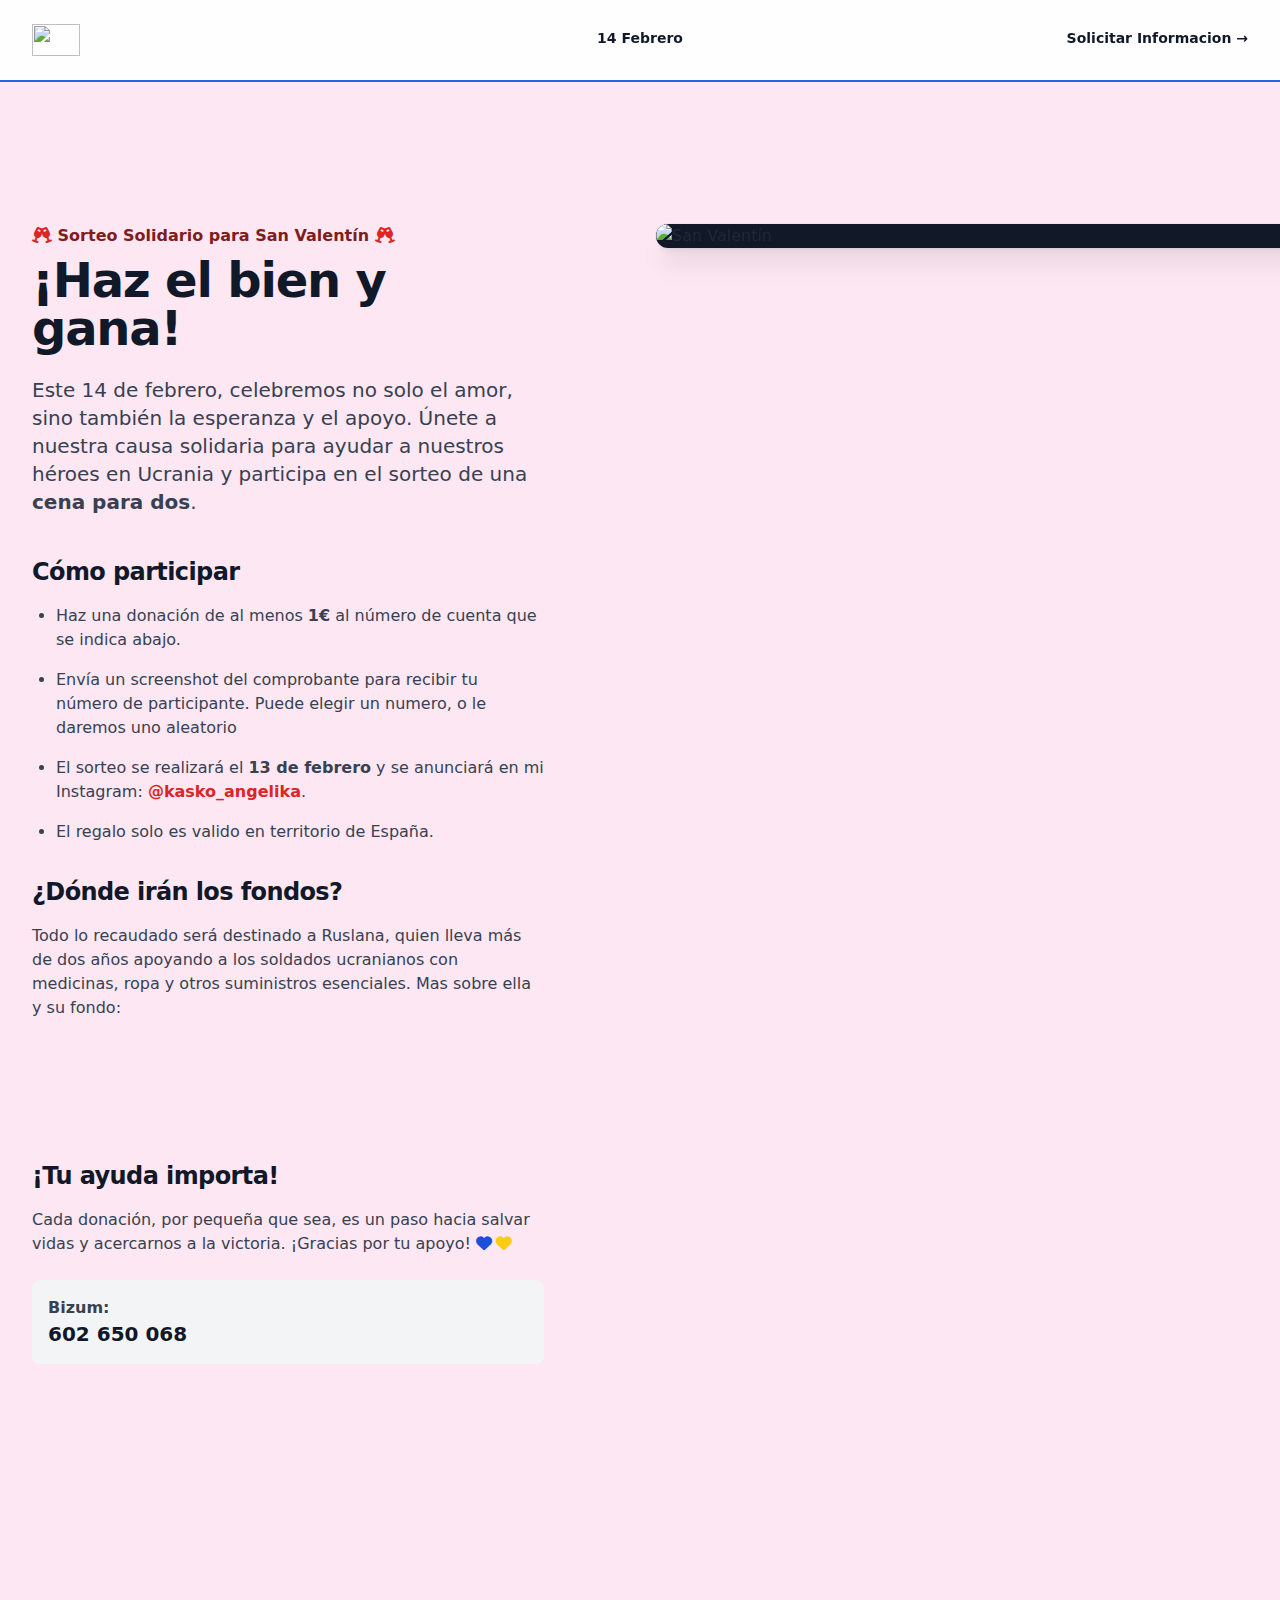
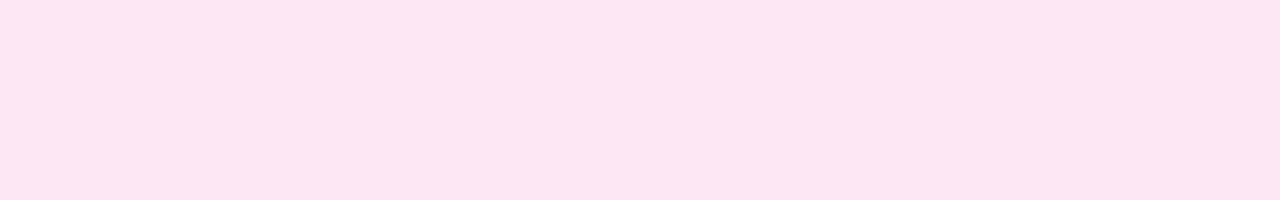
==== commit 38d1ef06: "Add files via upload" ====
--- a/14Febrery.html
+++ b/14Febrery.html
@@ -7,6 +7,8 @@
     <link href="./output.css" rel="stylesheet">
     <script src="https://cdn.tailwindcss.com"></script>
     <link href="https://cdnjs.cloudflare.com/ajax/libs/font-awesome/6.5.1/css/all.min.css" rel="stylesheet">
+    <link rel="icon" href="https://upload.wikimedia.org/wikipedia/commons/d/d2/Flag_of_Ukraine.png" type="image/x-icon">
+
 
 </head>
 
@@ -24,7 +26,7 @@
                 <div class="flex lg:hidden">
                     <button type="button" onclick="document.getElementById('menuMobil').classList.remove('hidden');"
                         class="-m-2.5 inline-flex items-center justify-center rounded-md p-2.5 text-gray-700">
-                        <span class="sr-only">Open main menu</span>
+                        <span class="sr-only"></span>
                         <svg class="h-6 w-6" fill="none" viewBox="0 0 24 24" stroke-width="1.5" stroke="currentColor"
                             aria-hidden="true">
                             <path stroke-linecap="round" stroke-linejoin="round"
@@ -66,7 +68,8 @@
                         <div class="-my-6 divide-y divide-gray-500/10">
                             <div class="space-y-2 py-6">
                                 <a href="#"
-                                    class="-mx-3 block rounded-lg px-3 py-2 text-base font-semibold leading-7 text-gray-900 hover:bg-gray-50">14 Febrero</a>
+                                    class="-mx-3 block rounded-lg px-3 py-2 text-base font-semibold leading-7 text-gray-900 hover:bg-gray-50">14
+                                    Febrero</a>
                             </div>
                         </div>
                     </div>
@@ -84,8 +87,8 @@
                         class="lg:col-span-2 lg:col-start-1 lg:row-start-1 lg:mx-auto lg:grid lg:w-full lg:max-w-7xl lg:grid-cols-2 lg:gap-x-8 lg:px-8">
                         <div class="lg:pr-4">
                             <div class="lg:max-w-lg">
-                                <p class="text-base font-semibold text-indigo-600">🌟 Sorteo Solidario para San Valentín
-                                    🌟</p>
+                                <p class="text-base font-semibold text-red-900"><i class="fa-solid fa-champagne-glasses text-red-600"></i> Sorteo Solidario para San Valentín
+                                    <i class="fa-solid fa-champagne-glasses text-red-600"></i></p>
                                 <h1 class="mt-2 text-4xl font-semibold tracking-tight text-gray-900 sm:text-5xl">¡Haz el
                                     bien y gana!</h1>
                                 <p class="mt-6 text-xl text-gray-700">
@@ -112,35 +115,38 @@
                             <div class="max-w-xl text-base text-gray-700 lg:max-w-lg">
                                 <h2 class="text-2xl font-bold tracking-tight text-gray-900">Cómo participar</h2>
                                 <ul class="mt-4 space-y-4 list-disc pl-6">
-                                    <li>Haz una donación de al menos <strong>3€</strong> al número de cuenta que se
+                                    <li>Haz una donación de al menos <strong>1€</strong> al número de cuenta que se
                                         indica abajo.</li>
-                                    <li>Envía un screenshot del comprobante para recibir tu número de participante.</li>
-                                    <li>El sorteo se realizará el <strong>14 de febrero</strong> y se anunciará en mi
+                                    <li>Envía un screenshot del comprobante para recibir tu número de participante. Puede elegir un numero, o le daremos uno aleatorio</li>
+                                    <li>El sorteo se realizará el <strong>13 de febrero</strong> y se anunciará en mi
                                         Instagram: <a href="https://instagram.com/kasko_angelika" target="_blank"
-                                            class="text-indigo-600">@kasko_angelika</a>.</li>
+                                            class="text-red-600 font-bold">@kasko_angelika</a>.</li>
+                                    <li>El regalo solo es valido en territorio de España.</li>
                                 </ul>
 
                                 <h2 class="mt-8 text-2xl font-bold tracking-tight text-gray-900">¿Dónde irán los fondos?
                                 </h2>
-                                <p class="mt-4">Todo lo recaudado será destinado a Ruslana, quien lleva más de dos años
+                                <p class="mt-4 mb-2">Todo lo recaudado será destinado a Ruslana, quien lleva más de dos
+                                    años
                                     apoyando a los soldados ucranianos con medicinas, ropa y otros suministros
-                                    esenciales.</p>
-
-                                <h2 class="mt-8 text-2xl font-bold tracking-tight text-gray-900">Nuestro objetivo</h2>
-                                <p class="mt-4">Reunir <strong>300€</strong> para adquirir una estación terrestre para
-                                    drones FPV Battle Born.</p>
+                                    esenciales. Mas sobre ella y su fondo:</p>
+                                <iframe class="w-[100dwvw] lg:w-[500px] rounded"
+                                    src="https://www.facebook.com/plugins/page.php?href=https%3A%2F%2Fwww.facebook.com%2Fheartsoftheunbreakable%3Fmibextid%3DwwXIfr%26rdid%3D5UHAHkNPvRCTb41F%26share_url%3Dhttps%253A%252F%252Fwww.facebook.com%252Fshare%252F1Xr35859W8%252F%253Fmibextid%253DwwXIfr%23&tabs=timeline&width=500&height=70&small_header=false&adapt_container_width=true&hide_cover=false&show_facepile=true&appId"
+                                    height="100" style="border:none;overflow:hidden" scrolling="no" frameborder="0"
+                                    allowfullscreen="true"
+                                    allow="autoplay; clipboard-write; encrypted-media; picture-in-picture; web-share"></iframe>
 
                                 <h2 class="mt-8 text-2xl font-bold tracking-tight text-gray-900">¡Tu ayuda importa!</h2>
                                 <p class="mt-4">Cada donación, por pequeña que sea, es un paso hacia salvar vidas y
-                                    acercarnos a la victoria. ¡Gracias por tu apoyo! 💙💛</p>
+                                    acercarnos a la victoria. ¡Gracias por tu apoyo! <i class="fa-solid fa-heart mr-1 text-blue-700"></i><i class="fa-solid fa-heart text-yellow-400"></i></p>
 
                                 <!-- Número de cuenta -->
                                 <div class="mt-6 bg-gray-100 p-4 rounded-lg">
                                     <p class="font-semibold">Bizum:</p>
-                                    <p class="text-xl font-bold text-gray-900">694 48 75 71</p>
-                                    <p class="font-semibold mt-4">PayPal:</p>
-                                    <p class="text-xl font-bold text-gray-900">solnceu24@gmail.com</p>
+                                    <p class="text-xl font-bold text-gray-900">602 650 068</p>
                                 </div>
+                                <iframe class="w-[88dvw] lg:w-[53dvw] h-72 mt-5 rounded"
+                                    src="https://docs.google.com/spreadsheets/d/e/2PACX-1vT5jeMK33yvXjNcNeW-2GtsJmqP6_gyqWEs9xKgPkK7AUlOjnJWLswzuMloH3trCEq8o3LO1Tv7EL-6/pubhtml?gid=0&amp;single=true&amp;widget=true&amp;headers=false"></iframe>
                             </div>
                         </div>
                     </div>
--- a/output.css
+++ b/output.css
@@ -1106,6 +1106,48 @@
   scrollbar-gutter: stable;
 }
 
+.tabs {
+  display: grid;
+  align-items: flex-end;
+}
+
+.timeline {
+  position: relative;
+  display: flex;
+}
+
+:where(.timeline > li) {
+  position: relative;
+  display: grid;
+  flex-shrink: 0;
+  align-items: center;
+  grid-template-rows: var(--timeline-row-start, minmax(0, 1fr)) auto var(
+      --timeline-row-end,
+      minmax(0, 1fr)
+    );
+  grid-template-columns: var(--timeline-col-start, minmax(0, 1fr)) auto var(
+      --timeline-col-end,
+      minmax(0, 1fr)
+    );
+}
+
+.timeline > li > hr {
+  width: 100%;
+  border-width: 0px;
+}
+
+:where(.timeline > li > hr):first-child {
+  grid-column-start: 1;
+  grid-row-start: 2;
+}
+
+:where(.timeline > li > hr):last-child {
+  grid-column-start: 3;
+  grid-column-end: none;
+  grid-row-start: 2;
+  grid-row-end: auto;
+}
+
 @media (prefers-reduced-motion: no-preference) {
   .btn {
     animation: button-pop var(--animation-btn, 0.25s) ease-out;
@@ -1418,6 +1460,43 @@
   }
 }
 
+.timeline hr {
+  height: 0.25rem;
+}
+
+:where(.timeline hr) {
+  --tw-bg-opacity: 1;
+  background-color: var(--fallback-b3,oklch(var(--b3)/var(--tw-bg-opacity)));
+}
+
+:where(.timeline:has(.timeline-middle) hr):first-child {
+  border-start-end-radius: var(--rounded-badge, 1.9rem);
+  border-end-end-radius: var(--rounded-badge, 1.9rem);
+  border-start-start-radius: 0px;
+  border-end-start-radius: 0px;
+}
+
+:where(.timeline:has(.timeline-middle) hr):last-child {
+  border-start-start-radius: var(--rounded-badge, 1.9rem);
+  border-end-start-radius: var(--rounded-badge, 1.9rem);
+  border-start-end-radius: 0px;
+  border-end-end-radius: 0px;
+}
+
+:where(.timeline:not(:has(.timeline-middle)) :first-child hr:last-child) {
+  border-start-start-radius: var(--rounded-badge, 1.9rem);
+  border-end-start-radius: var(--rounded-badge, 1.9rem);
+  border-start-end-radius: 0px;
+  border-end-end-radius: 0px;
+}
+
+:where(.timeline:not(:has(.timeline-middle)) :last-child hr:first-child) {
+  border-start-end-radius: var(--rounded-badge, 1.9rem);
+  border-end-end-radius: var(--rounded-badge, 1.9rem);
+  border-start-start-radius: 0px;
+  border-end-start-radius: 0px;
+}
+
 @keyframes toast-pop {
   0% {
     transform: scale(0.9);
@@ -1546,14 +1625,6 @@
   top: calc(100% - 13rem);
 }
 
-.bottom-1 {
-  bottom: 0.25rem;
-}
-
-.left-\[max\(50\%\2c 25rem\)\] {
-  left: max(50%,25rem);
-}
-
 .isolate {
   isolation: isolate;
 }
@@ -1593,10 +1664,18 @@
   margin-right: auto;
 }
 
+.-ml-12 {
+  margin-left: -3rem;
+}
+
 .-mr-1 {
   margin-right: -0.25rem;
 }
 
+.-mt-12 {
+  margin-top: -3rem;
+}
+
 .mt-10 {
   margin-top: 2.5rem;
 }
@@ -1609,10 +1688,22 @@
   margin-top: 6rem;
 }
 
+.mt-3 {
+  margin-top: 0.75rem;
+}
+
+.mt-4 {
+  margin-top: 1rem;
+}
+
 .mt-6 {
   margin-top: 1.5rem;
 }
 
+.mt-8 {
+  margin-top: 2rem;
+}
+
 .mt-\[2px\] {
   margin-top: 2px;
 }
@@ -1621,44 +1712,16 @@
   margin-top: auto;
 }
 
-.mt-60 {
-  margin-top: 15rem;
-}
-
-.mt-12 {
-  margin-top: 3rem;
-}
-
-.mt-32 {
-  margin-top: 8rem;
-}
-
-.-ml-12 {
-  margin-left: -3rem;
-}
-
-.-mt-12 {
-  margin-top: -3rem;
-}
-
-.mt-1 {
-  margin-top: 0.25rem;
-}
-
-.mt-16 {
-  margin-top: 4rem;
-}
-
-.mt-8 {
-  margin-top: 2rem;
-}
-
-.mt-4 {
-  margin-top: 1rem;
-}
-
-.mt-3 {
-  margin-top: 0.75rem;
+.mb-2 {
+  margin-bottom: 0.5rem;
+}
+
+.mt-5 {
+  margin-top: 1.25rem;
+}
+
+.mr-1 {
+  margin-right: 0.25rem;
 }
 
 .block {
@@ -1691,6 +1754,11 @@
 
 .hidden {
   display: none;
+}
+
+.size-12 {
+  width: 3rem;
+  height: 3rem;
 }
 
 .size-5 {
@@ -1698,16 +1766,6 @@
   height: 1.25rem;
 }
 
-.size-12 {
-  width: 3rem;
-  height: 3rem;
-}
-
-.size-6 {
-  width: 1.5rem;
-  height: 1.5rem;
-}
-
 .h-5 {
   height: 1.25rem;
 }
@@ -1724,8 +1782,20 @@
   height: 2rem;
 }
 
-.h-\[64rem\] {
-  height: 64rem;
+.h-96 {
+  height: 24rem;
+}
+
+.h-7 {
+  height: 1.75rem;
+}
+
+.h-72 {
+  height: 18rem;
+}
+
+.max-h-96 {
+  max-height: 24rem;
 }
 
 .min-h-6 {
@@ -1736,14 +1806,14 @@
   min-height: 700px;
 }
 
+.min-h-full {
+  min-height: 100%;
+}
+
 .min-h-screen {
   min-height: 100vh;
 }
 
-.min-h-full {
-  min-height: 100%;
-}
-
 .w-12 {
   width: 3rem;
 }
@@ -1770,6 +1840,10 @@
 
 .w-\[48rem\] {
   width: 48rem;
+}
+
+.w-\[90dvw\] {
+  width: 90dvw;
 }
 
 .w-auto {
@@ -1785,24 +1859,72 @@
   width: min-content;
 }
 
-.w-\[128rem\] {
-  width: 128rem;
+.w-screen {
+  width: 100vw;
 }
 
 .w-\[\] {
   width: ;
 }
 
-.w-\[90dvw\] {
-  width: 90dvw;
-}
-
 .w-\[70dvw\] {
   width: 70dvw;
 }
 
-.w-screen {
-  width: 100vw;
+.w-\[0dvw\] {
+  width: 0dvw;
+}
+
+.w-\[60dvw\] {
+  width: 60dvw;
+}
+
+.w-\[50dvw\] {
+  width: 50dvw;
+}
+
+.w-\[52dvw\] {
+  width: 52dvw;
+}
+
+.w-\[53dvw\] {
+  width: 53dvw;
+}
+
+.w-\[60\] {
+  width: 60;
+}
+
+.w-\[88dvw\] {
+  width: 88dvw;
+}
+
+.w-9 {
+  width: 2.25rem;
+}
+
+.w-\[89dwv\] {
+  width: 89dwv;
+}
+
+.w-\[80dwv\] {
+  width: 80dwv;
+}
+
+.w-\[95dwv\] {
+  width: 95dwv;
+}
+
+.w-\[dwv\] {
+  width: dwv;
+}
+
+.w-\[95dwvw\] {
+  width: 95dwvw;
+}
+
+.w-\[100dwvw\] {
+  width: 100dwvw;
 }
 
 .max-w-2xl {
@@ -1827,10 +1949,6 @@
 
 .max-w-xl {
   max-width: 36rem;
-}
-
-.flex-none {
-  flex: none;
 }
 
 .flex-shrink-0 {
@@ -1850,11 +1968,6 @@
   transform: translate(var(--tw-translate-x), var(--tw-translate-y)) rotate(var(--tw-rotate)) skewX(var(--tw-skew-x)) skewY(var(--tw-skew-y)) scaleX(var(--tw-scale-x)) scaleY(var(--tw-scale-y));
 }
 
-.-translate-x-1\/2 {
-  --tw-translate-x: -50%;
-  transform: translate(var(--tw-translate-x), var(--tw-translate-y)) rotate(var(--tw-rotate)) skewX(var(--tw-skew-x)) skewY(var(--tw-skew-y)) scaleX(var(--tw-scale-x)) scaleY(var(--tw-scale-y));
-}
-
 .translate-y-0 {
   --tw-translate-y: 0px;
   transform: translate(var(--tw-translate-x), var(--tw-translate-y)) rotate(var(--tw-rotate)) skewX(var(--tw-skew-x)) skewY(var(--tw-skew-y)) scaleX(var(--tw-scale-x)) scaleY(var(--tw-scale-y));
@@ -1918,11 +2031,6 @@
 
 .gap-y-16 {
   row-gap: 4rem;
-}
-
-.gap-x-3 {
-  -moz-column-gap: 0.75rem;
-       column-gap: 0.75rem;
 }
 
 .space-y-2 > :not([hidden]) ~ :not([hidden]) {
@@ -1931,18 +2039,18 @@
   margin-bottom: calc(0.5rem * var(--tw-space-y-reverse));
 }
 
+.space-y-4 > :not([hidden]) ~ :not([hidden]) {
+  --tw-space-y-reverse: 0;
+  margin-top: calc(1rem * calc(1 - var(--tw-space-y-reverse)));
+  margin-bottom: calc(1rem * var(--tw-space-y-reverse));
+}
+
 .space-y-8 > :not([hidden]) ~ :not([hidden]) {
   --tw-space-y-reverse: 0;
   margin-top: calc(2rem * calc(1 - var(--tw-space-y-reverse)));
   margin-bottom: calc(2rem * var(--tw-space-y-reverse));
 }
 
-.space-y-4 > :not([hidden]) ~ :not([hidden]) {
-  --tw-space-y-reverse: 0;
-  margin-top: calc(1rem * calc(1 - var(--tw-space-y-reverse)));
-  margin-bottom: calc(1rem * var(--tw-space-y-reverse));
-}
-
 .divide-y > :not([hidden]) ~ :not([hidden]) {
   --tw-divide-y-reverse: 0;
   border-top-width: calc(1px * calc(1 - var(--tw-divide-y-reverse)));
@@ -1957,16 +2065,12 @@
   overflow: hidden;
 }
 
-.overflow-visible {
-  overflow: visible;
-}
-
 .overflow-y-auto {
   overflow-y: auto;
 }
 
-.text-pretty {
-  text-wrap: pretty;
+.rounded-full {
+  border-radius: 9999px;
 }
 
 .rounded-lg {
@@ -1981,8 +2085,8 @@
   border-radius: 0.75rem;
 }
 
-.rounded-full {
-  border-radius: 9999px;
+.rounded {
+  border-radius: 0.25rem;
 }
 
 .rounded-l-md {
@@ -2003,16 +2107,8 @@
   border-width: 1px;
 }
 
-.border-2 {
-  border-width: 2px;
-}
-
 .border-b-2 {
   border-bottom-width: 2px;
-}
-
-.border-t {
-  border-top-width: 1px;
 }
 
 .border-\[\#eb8b3a\] {
@@ -2045,70 +2141,50 @@
   background-color: rgb(0 0 0 / var(--tw-bg-opacity, 1));
 }
 
+.bg-gray-100 {
+  --tw-bg-opacity: 1;
+  background-color: rgb(243 244 246 / var(--tw-bg-opacity, 1));
+}
+
+.bg-gray-50 {
+  --tw-bg-opacity: 1;
+  background-color: rgb(249 250 251 / var(--tw-bg-opacity, 1));
+}
+
+.bg-gray-500\/75 {
+  background-color: rgb(107 114 128 / 0.75);
+}
+
 .bg-gray-800 {
   --tw-bg-opacity: 1;
   background-color: rgb(31 41 55 / var(--tw-bg-opacity, 1));
 }
 
+.bg-gray-900 {
+  --tw-bg-opacity: 1;
+  background-color: rgb(17 24 39 / var(--tw-bg-opacity, 1));
+}
+
+.bg-pink-100 {
+  --tw-bg-opacity: 1;
+  background-color: rgb(252 231 243 / var(--tw-bg-opacity, 1));
+}
+
+.bg-red-100 {
+  --tw-bg-opacity: 1;
+  background-color: rgb(254 226 226 / var(--tw-bg-opacity, 1));
+}
+
+.bg-red-600 {
+  --tw-bg-opacity: 1;
+  background-color: rgb(220 38 38 / var(--tw-bg-opacity, 1));
+}
+
 .bg-white {
   --tw-bg-opacity: 1;
   background-color: rgb(255 255 255 / var(--tw-bg-opacity, 1));
 }
 
-.bg-gray-900 {
-  --tw-bg-opacity: 1;
-  background-color: rgb(17 24 39 / var(--tw-bg-opacity, 1));
-}
-
-.bg-blue-300 {
-  --tw-bg-opacity: 1;
-  background-color: rgb(147 197 253 / var(--tw-bg-opacity, 1));
-}
-
-.bg-blue-100 {
-  --tw-bg-opacity: 1;
-  background-color: rgb(219 234 254 / var(--tw-bg-opacity, 1));
-}
-
-.bg-yellow-100 {
-  --tw-bg-opacity: 1;
-  background-color: rgb(254 249 195 / var(--tw-bg-opacity, 1));
-}
-
-.bg-pink-100 {
-  --tw-bg-opacity: 1;
-  background-color: rgb(252 231 243 / var(--tw-bg-opacity, 1));
-}
-
-.bg-pink-200 {
-  --tw-bg-opacity: 1;
-  background-color: rgb(251 207 232 / var(--tw-bg-opacity, 1));
-}
-
-.bg-gray-100 {
-  --tw-bg-opacity: 1;
-  background-color: rgb(243 244 246 / var(--tw-bg-opacity, 1));
-}
-
-.bg-gray-50 {
-  --tw-bg-opacity: 1;
-  background-color: rgb(249 250 251 / var(--tw-bg-opacity, 1));
-}
-
-.bg-gray-500\/75 {
-  background-color: rgb(107 114 128 / 0.75);
-}
-
-.bg-red-100 {
-  --tw-bg-opacity: 1;
-  background-color: rgb(254 226 226 / var(--tw-bg-opacity, 1));
-}
-
-.bg-red-600 {
-  --tw-bg-opacity: 1;
-  background-color: rgb(220 38 38 / var(--tw-bg-opacity, 1));
-}
-
 .bg-opacity-50 {
   --tw-bg-opacity: 0.5;
 }
@@ -2125,10 +2201,6 @@
   background-image: url('https://news.harvard.edu/wp-content/uploads/2023/02/Army.take3_.jpg');
 }
 
-.bg-\[url\(\'https\:\/\/static\.vecteezy\.com\/system\/resources\/previews\/005\/497\/082\/non_2x\/romantic-hearts-seamless-pattern-14-february-wallpaper-valentine-s-day-backdrop-vector\.jpg\'\)\] {
-  background-image: url('https://static.vecteezy.com/system/resources/previews/005/497/082/non_2x/romantic-hearts-seamless-pattern-14-february-wallpaper-valentine-s-day-backdrop-vector.jpg');
-}
-
 .bg-cover {
   background-size: cover;
 }
@@ -2137,14 +2209,6 @@
   background-position: center;
 }
 
-.fill-gray-50 {
-  fill: #f9fafb;
-}
-
-.stroke-gray-200 {
-  stroke: #e5e7eb;
-}
-
 .p-1\.5 {
   padding: 0.375rem;
 }
@@ -2153,20 +2217,20 @@
   padding: 2.5rem;
 }
 
+.p-12 {
+  padding: 3rem;
+}
+
 .p-2\.5 {
   padding: 0.625rem;
 }
 
+.p-4 {
+  padding: 1rem;
+}
+
 .p-6 {
   padding: 1.5rem;
-}
-
-.p-12 {
-  padding: 3rem;
-}
-
-.p-4 {
-  padding: 1rem;
 }
 
 .px-3 {
@@ -2209,6 +2273,11 @@
   padding-bottom: 6rem;
 }
 
+.py-3 {
+  padding-top: 0.75rem;
+  padding-bottom: 0.75rem;
+}
+
 .py-32 {
   padding-top: 8rem;
   padding-bottom: 8rem;
@@ -2219,15 +2288,18 @@
   padding-bottom: 1.5rem;
 }
 
-.py-3 {
-  padding-top: 0.75rem;
-  padding-bottom: 0.75rem;
+.pb-4 {
+  padding-bottom: 1rem;
 }
 
 .pb-64 {
   padding-bottom: 16rem;
 }
 
+.pl-6 {
+  padding-left: 1.5rem;
+}
+
 .pl-9 {
   padding-left: 2.25rem;
 }
@@ -2236,20 +2308,8 @@
   padding-top: 3.5rem;
 }
 
-.pt-32 {
-  padding-top: 8rem;
-}
-
 .pt-24 {
   padding-top: 6rem;
-}
-
-.pl-6 {
-  padding-left: 1.5rem;
-}
-
-.pb-4 {
-  padding-bottom: 1rem;
 }
 
 .pt-5 {
@@ -2317,11 +2377,6 @@
   line-height: 1.25rem;
 }
 
-.text-xl\/8 {
-  font-size: 1.25rem;
-  line-height: 2rem;
-}
-
 .text-xl {
   font-size: 1.25rem;
   line-height: 1.75rem;
@@ -2382,6 +2437,11 @@
   color: rgb(229 231 235 / var(--tw-text-opacity, 1));
 }
 
+.text-gray-500 {
+  --tw-text-opacity: 1;
+  color: rgb(107 114 128 / var(--tw-text-opacity, 1));
+}
+
 .text-gray-600 {
   --tw-text-opacity: 1;
   color: rgb(75 85 99 / var(--tw-text-opacity, 1));
@@ -2402,6 +2462,11 @@
   color: rgb(79 70 229 / var(--tw-text-opacity, 1));
 }
 
+.text-red-600 {
+  --tw-text-opacity: 1;
+  color: rgb(220 38 38 / var(--tw-text-opacity, 1));
+}
+
 .text-white {
   --tw-text-opacity: 1;
   color: rgb(255 255 255 / var(--tw-text-opacity, 1));
@@ -2412,14 +2477,24 @@
   color: rgb(253 224 71 / var(--tw-text-opacity, 1));
 }
 
-.text-gray-500 {
+.text-red-900 {
   --tw-text-opacity: 1;
-  color: rgb(107 114 128 / var(--tw-text-opacity, 1));
-}
-
-.text-red-600 {
+  color: rgb(127 29 29 / var(--tw-text-opacity, 1));
+}
+
+.text-blue-700 {
   --tw-text-opacity: 1;
-  color: rgb(220 38 38 / var(--tw-text-opacity, 1));
+  color: rgb(29 78 216 / var(--tw-text-opacity, 1));
+}
+
+.text-yellow-500 {
+  --tw-text-opacity: 1;
+  color: rgb(234 179 8 / var(--tw-text-opacity, 1));
+}
+
+.text-yellow-400 {
+  --tw-text-opacity: 1;
+  color: rgb(250 204 21 / var(--tw-text-opacity, 1));
 }
 
 .opacity-0 {
@@ -2463,15 +2538,15 @@
   --tw-ring-color: rgb(0 0 0 / var(--tw-ring-opacity, 1));
 }
 
-.ring-gray-400\/10 {
-  --tw-ring-color: rgb(156 163 175 / 0.1);
-}
-
 .ring-gray-300 {
   --tw-ring-opacity: 1;
   --tw-ring-color: rgb(209 213 219 / var(--tw-ring-opacity, 1));
 }
 
+.ring-gray-400\/10 {
+  --tw-ring-color: rgb(156 163 175 / 0.1);
+}
+
 .ring-opacity-5 {
   --tw-ring-opacity: 0.05;
 }
@@ -2498,6 +2573,18 @@
 
 .filter {
   filter: var(--tw-blur) var(--tw-brightness) var(--tw-contrast) var(--tw-grayscale) var(--tw-hue-rotate) var(--tw-invert) var(--tw-saturate) var(--tw-sepia) var(--tw-drop-shadow);
+}
+
+.transition-all {
+  transition-property: all;
+  transition-timing-function: cubic-bezier(0.4, 0, 0.2, 1);
+  transition-duration: 150ms;
+}
+
+.transition-opacity {
+  transition-property: opacity;
+  transition-timing-function: cubic-bezier(0.4, 0, 0.2, 1);
+  transition-duration: 150ms;
 }
 
 .transition-transform {
@@ -2506,41 +2593,24 @@
   transition-duration: 150ms;
 }
 
-.transition-all {
-  transition-property: all;
-  transition-timing-function: cubic-bezier(0.4, 0, 0.2, 1);
-  transition-duration: 150ms;
-}
-
-.transition-opacity {
-  transition-property: opacity;
-  transition-timing-function: cubic-bezier(0.4, 0, 0.2, 1);
-  transition-duration: 150ms;
-}
-
 .duration-200 {
   transition-duration: 200ms;
 }
 
+.duration-300 {
+  transition-duration: 300ms;
+}
+
 .duration-500 {
   transition-duration: 500ms;
 }
 
-.duration-300 {
-  transition-duration: 300ms;
-}
-
 .ease-in {
   transition-timing-function: cubic-bezier(0.4, 0, 1, 1);
 }
 
 .ease-out {
   transition-timing-function: cubic-bezier(0, 0, 0.2, 1);
-}
-
-.\[mask-image\:radial-gradient\(64rem_64rem_at_top\2c white\2c transparent\)\] {
-  -webkit-mask-image: radial-gradient(64rem 64rem at top,white,transparent);
-          mask-image: radial-gradient(64rem 64rem at top,white,transparent);
 }
 
 .swiper-wrapper {
@@ -2575,16 +2645,16 @@
   background-color: rgb(75 85 99 / var(--tw-bg-opacity, 1));
 }
 
+.hover\:bg-red-500:hover {
+  --tw-bg-opacity: 1;
+  background-color: rgb(239 68 68 / var(--tw-bg-opacity, 1));
+}
+
 .hover\:bg-white:hover {
   --tw-bg-opacity: 1;
   background-color: rgb(255 255 255 / var(--tw-bg-opacity, 1));
 }
 
-.hover\:bg-red-500:hover {
-  --tw-bg-opacity: 1;
-  background-color: rgb(239 68 68 / var(--tw-bg-opacity, 1));
-}
-
 .hover\:text-\[\#f56600\]:hover {
   --tw-text-opacity: 1;
   color: rgb(245 102 0 / var(--tw-text-opacity, 1));
@@ -2668,12 +2738,12 @@
     width: 100%;
   }
 
+  .sm\:max-w-lg {
+    max-width: 32rem;
+  }
+
   .sm\:max-w-sm {
     max-width: 24rem;
-  }
-
-  .sm\:max-w-lg {
-    max-width: 32rem;
   }
 
   .sm\:translate-y-0 {
@@ -2721,6 +2791,11 @@
     padding: 1.5rem;
   }
 
+  .sm\:px-6 {
+    padding-left: 1.5rem;
+    padding-right: 1.5rem;
+  }
+
   .sm\:py-32 {
     padding-top: 8rem;
     padding-bottom: 8rem;
@@ -2731,11 +2806,6 @@
     padding-bottom: 12rem;
   }
 
-  .sm\:px-6 {
-    padding-left: 1.5rem;
-    padding-right: 1.5rem;
-  }
-
   .sm\:pb-4 {
     padding-bottom: 1rem;
   }
@@ -2749,13 +2819,13 @@
     line-height: 2.5rem;
   }
 
+  .sm\:text-5xl {
+    font-size: 3rem;
+    line-height: 1;
+  }
+
   .sm\:text-6xl {
     font-size: 3.75rem;
-    line-height: 1;
-  }
-
-  .sm\:text-5xl {
-    font-size: 3rem;
     line-height: 1;
   }
 
@@ -2835,12 +2905,28 @@
     display: none;
   }
 
+  .lg\:w-\[48rem\] {
+    width: 48rem;
+  }
+
   .lg\:w-full {
     width: 100%;
   }
 
-  .lg\:w-\[48rem\] {
-    width: 48rem;
+  .lg\:w-\[53dvw\] {
+    width: 53dvw;
+  }
+
+  .lg\:w-\[\] {
+    width: ;
+  }
+
+  .lg\:w-\[500px\] {
+    width: 500px;
+  }
+
+  .lg\:max-w-7xl {
+    max-width: 80rem;
   }
 
   .lg\:max-w-lg {
@@ -2849,10 +2935,6 @@
 
   .lg\:max-w-none {
     max-width: none;
-  }
-
-  .lg\:max-w-7xl {
-    max-width: 80rem;
   }
 
   .lg\:flex-1 {
@@ -2897,6 +2979,11 @@
     overflow: visible;
   }
 
+  .lg\:px-0 {
+    padding-left: 0px;
+    padding-right: 0px;
+  }
+
   .lg\:px-8 {
     padding-left: 2rem;
     padding-right: 2rem;
@@ -2907,9 +2994,8 @@
     padding-bottom: 14rem;
   }
 
-  .lg\:px-0 {
-    padding-left: 0px;
-    padding-right: 0px;
+  .lg\:pr-4 {
+    padding-right: 1rem;
   }
 
   .lg\:pr-8 {
@@ -2919,8 +3005,4 @@
   .lg\:pt-4 {
     padding-top: 1rem;
   }
-
-  .lg\:pr-4 {
-    padding-right: 1rem;
-  }
-}
+}